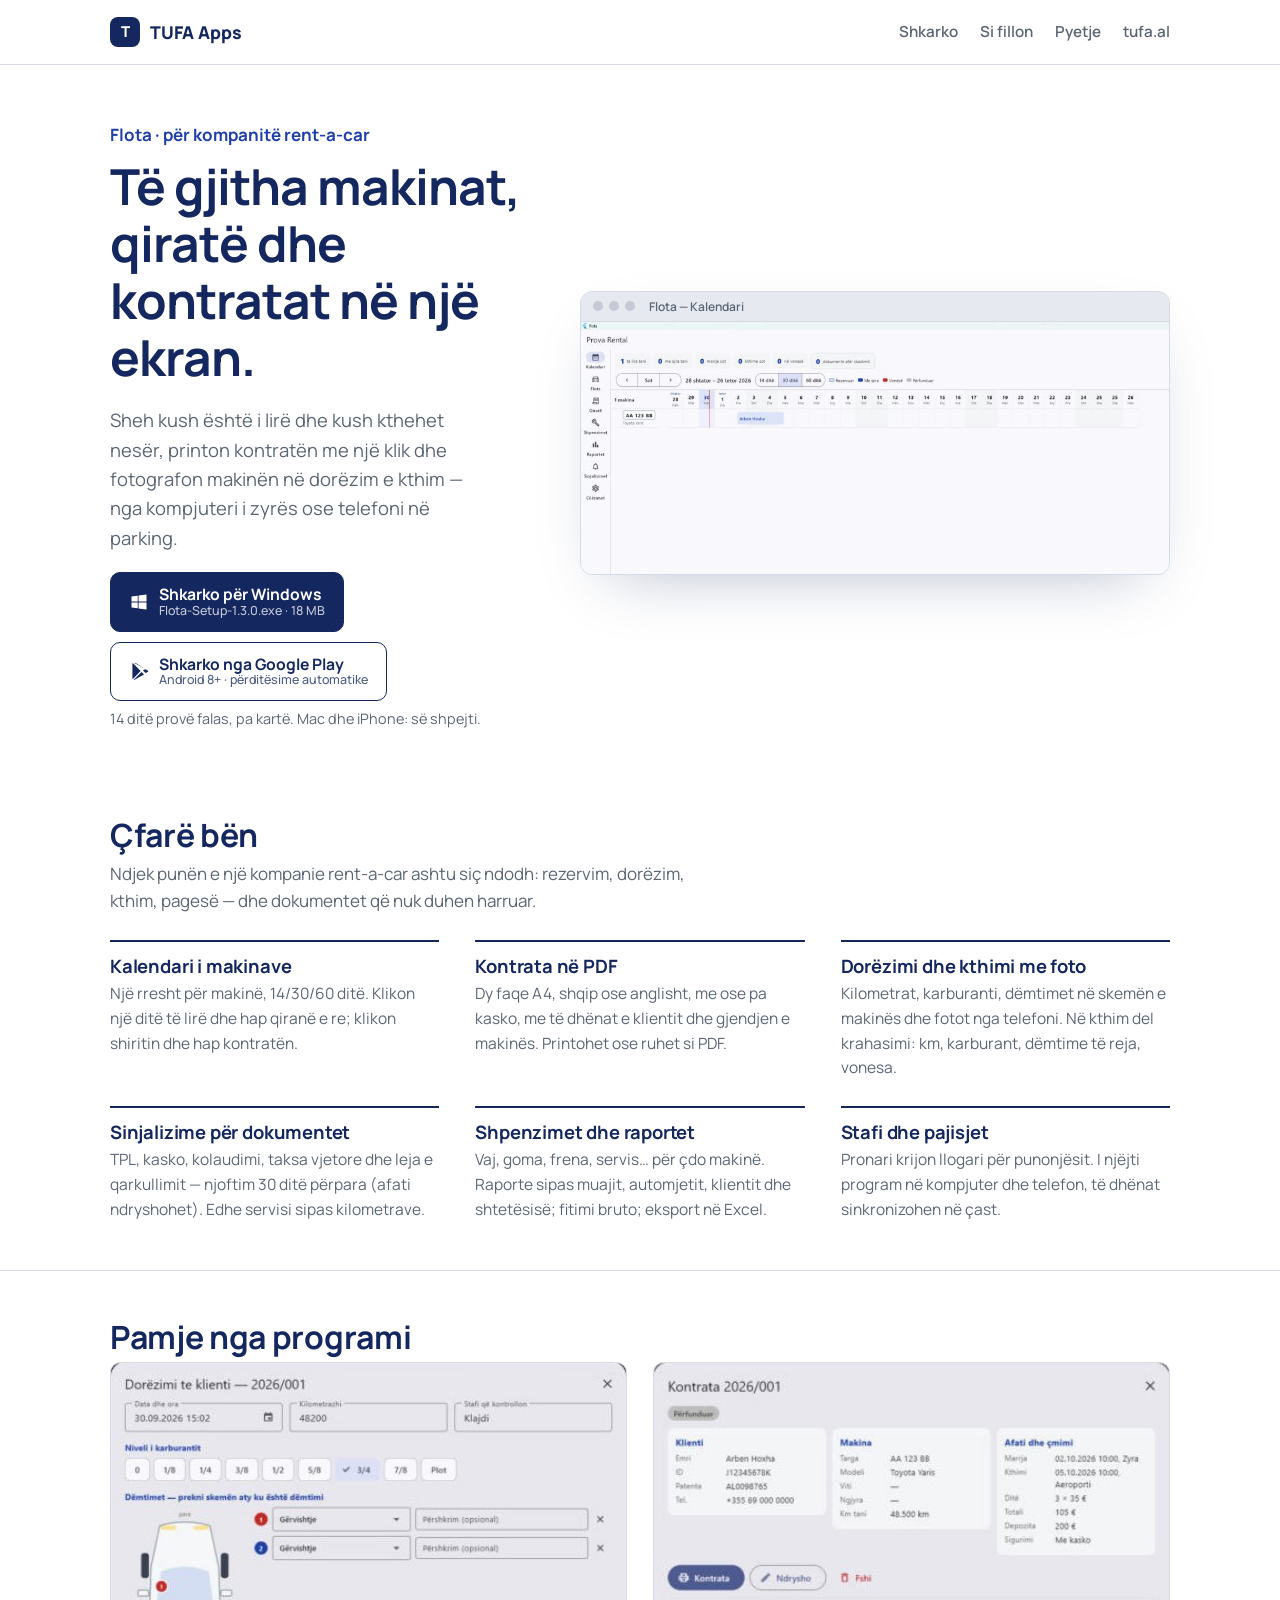
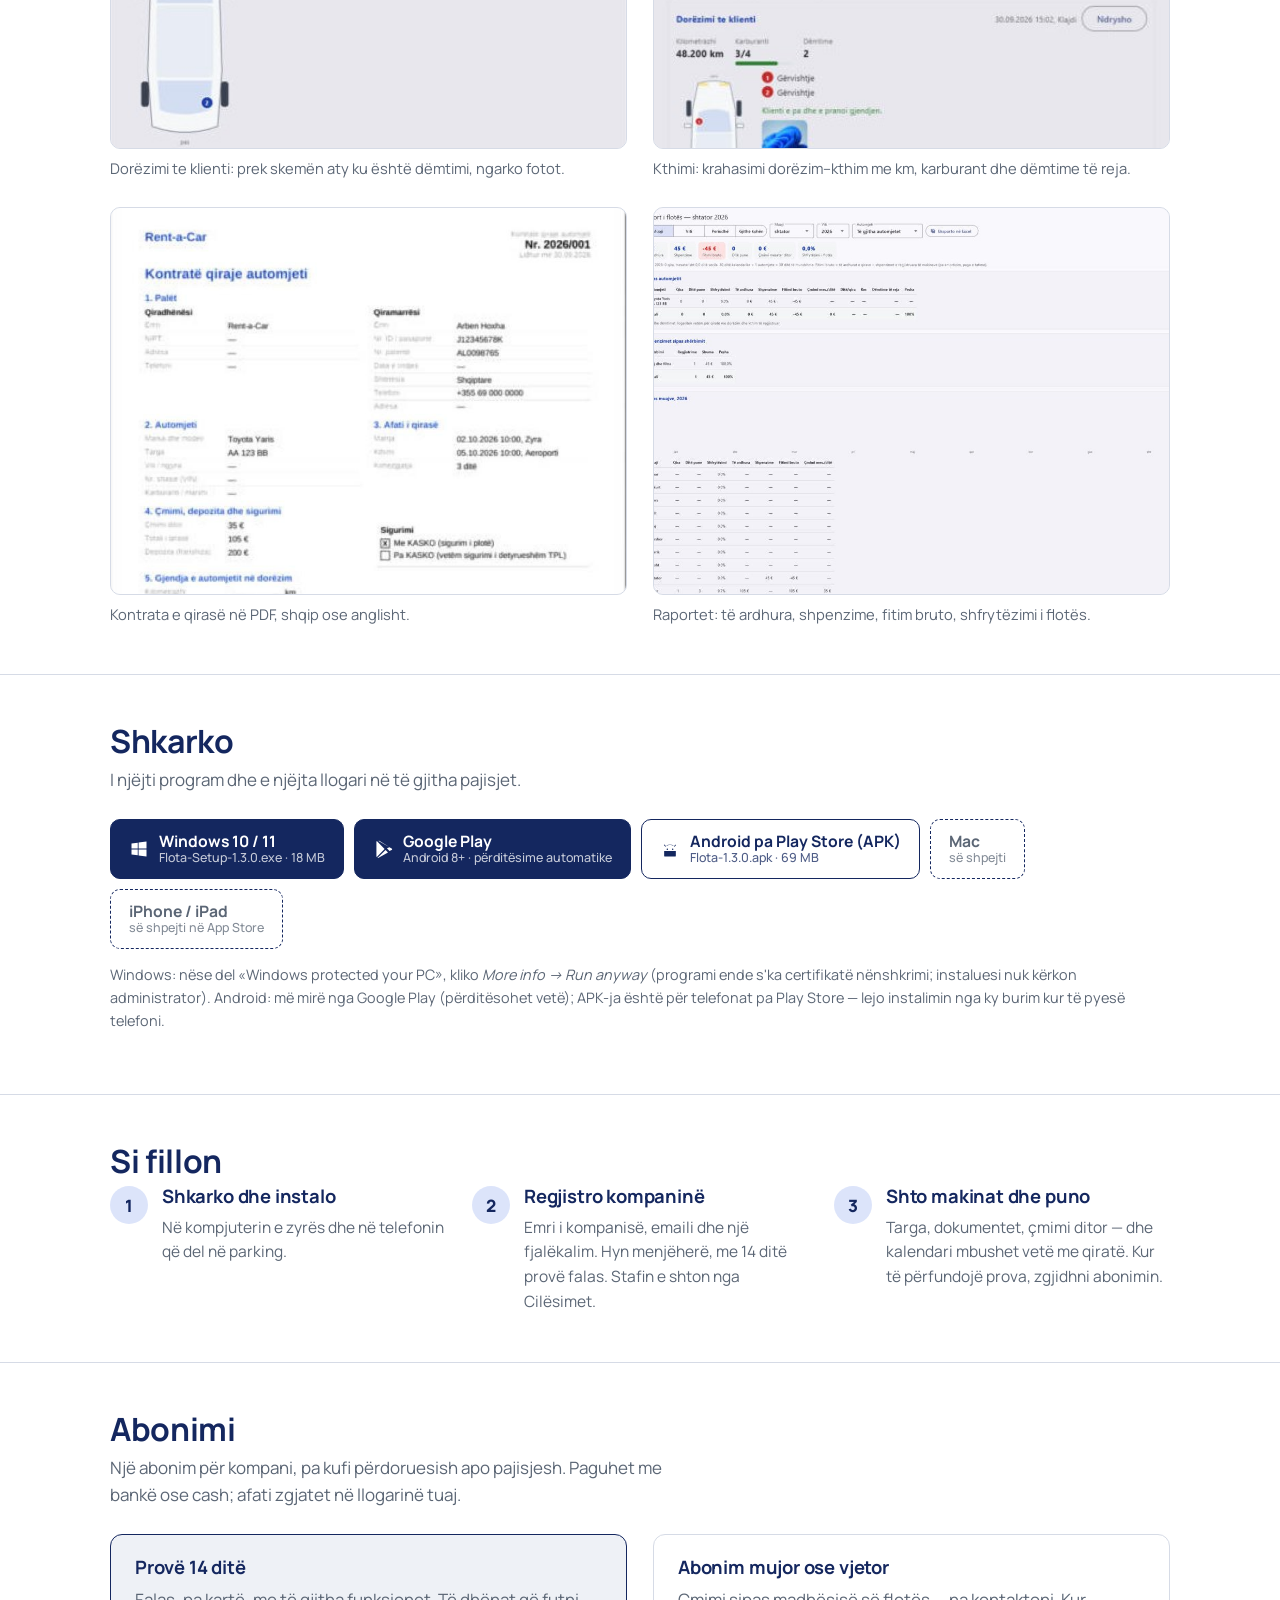
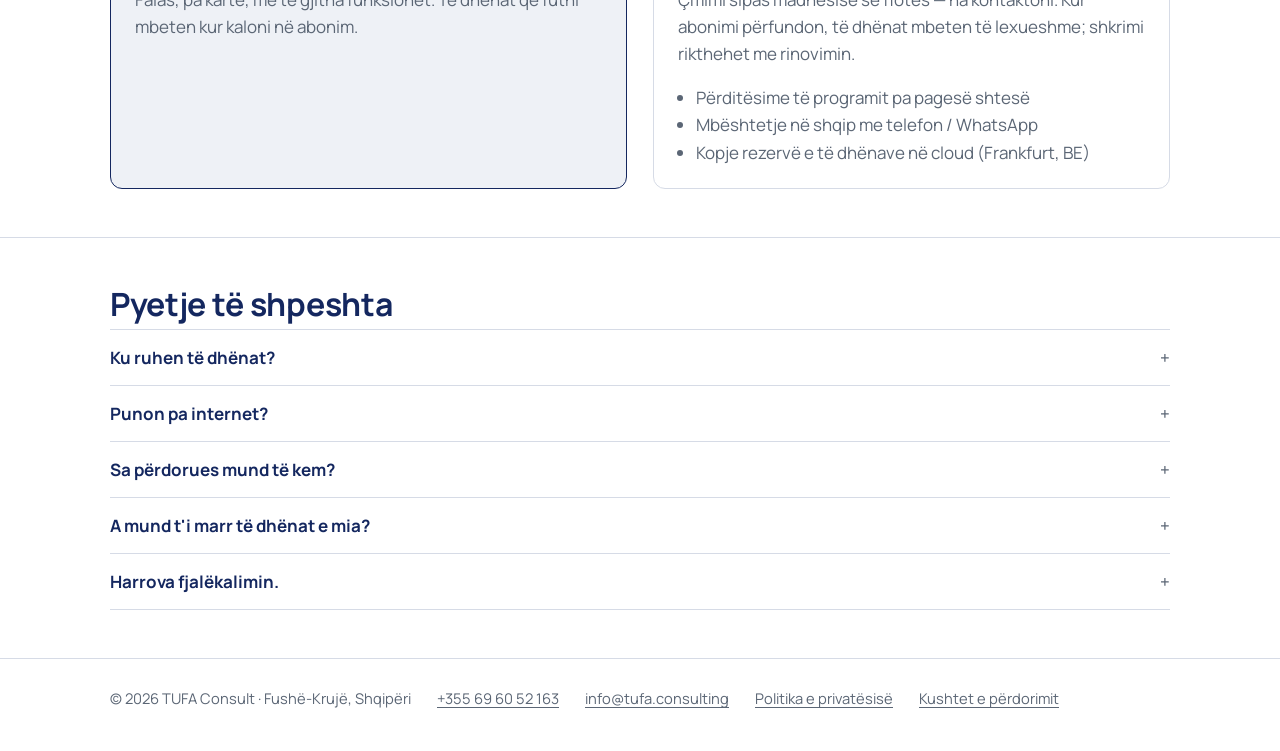
==== flota/index.html @ 2b451b3f "Flota: lidhja me Google Play (aplikacioni u publikua zyrtarisht) Co-Authored-By: Claude Opus 5.5 <no" ====
<!doctype html>
<html lang="sq">
<head>
  <meta charset="utf-8">
  <meta name="viewport" content="width=device-width, initial-scale=1">
  <title>Flota — programi për kompanitë rent-a-car</title>
  <meta name="description" content="Flota: kalendari i makinave, kontrata në PDF, dorëzim/kthim me foto, shpenzime, sinjalizime për dokumentet dhe raporte. Për Windows dhe Android, 14 ditë provë falas.">
  <link rel="preconnect" href="https://fonts.googleapis.com">
  <link rel="preconnect" href="https://fonts.gstatic.com" crossorigin>
  <link href="https://fonts.googleapis.com/css2?family=Manrope:wght@500;600;700;800&display=swap" rel="stylesheet">
  <link rel="stylesheet" href="../assets/site.css">
  <link rel="icon" href="../assets/favicon.svg" type="image/svg+xml">
</head>
<body>
  <header class="top">
    <div class="wrap">
      <a class="brand" href="../"><span class="mark">T</span> TUFA Apps</a>
      <nav>
        <a href="#shkarko">Shkarko</a>
        <a href="#si-fillon">Si fillon</a>
        <a href="#pyetje">Pyetje</a>
        <a href="https://tufa.al">tufa.al</a>
      </nav>
    </div>
  </header>

  <section class="hero">
    <div class="wrap">
      <div>
        <div class="sub">Flota · për kompanitë rent-a-car</div>
        <h1>Të gjitha makinat, qiratë dhe kontratat në një ekran.</h1>
        <p class="lead">Sheh kush është i lirë dhe kush kthehet nesër, printon kontratën me një klik dhe fotografon makinën në dorëzim e kthim — nga kompjuteri i zyrës ose telefoni në parking.</p>
        <div class="platforms" id="hero-btns">
          <a class="btn primary" data-os="windows" href="../downloads/Flota-Setup-1.3.0.exe">
            <svg viewBox="0 0 24 24" fill="currentColor" aria-hidden="true"><path d="M3 5.5 10.5 4.4v7.1H3zm0 13 7.5 1.1v-7H3zm8.5 1.3L21 21v-8.4h-9.5zm0-15.6v7.3H21V3z"/></svg>
            <span class="t">Shkarko për Windows<small>Flota-Setup-1.3.0.exe · 18 MB</small></span>
          </a>
          <a class="btn" data-os="android" href="https://play.google.com/store/apps/details?id=consulting.tufa.flota" target="_blank" rel="noopener">
            <svg viewBox="0 0 24 24" fill="currentColor" aria-hidden="true"><path d="M4.6 2.3c-.3.3-.5.8-.5 1.4v16.6c0 .6.2 1.1.5 1.4l9.3-9.7zm10.5 10.9 2.9 3-11.3 6.4c-.5.3-1 .3-1.4.1zm3.9-3.8L15.6 7.4 6.6 2.3c.4-.2.9-.2 1.4.1zm.8.5 2.5 1.4c.9.5.9 1.3 0 1.8l-2.5 1.4-3.1-3.3z"/></svg>
            <span class="t">Shkarko nga Google Play<small>Android 8+ · përditësime automatike</small></span>
          </a>
        </div>
        <p class="note">14 ditë provë falas, pa kartë. Mac dhe iPhone: së shpejti.</p>
      </div>
      <div class="window">
        <div class="bar"><i></i><i></i><i></i><span>Flota — Kalendari</span></div>
        <img src="../assets/img/flota-kalendari.jpg" width="980" height="420" alt="Kalendari i flotës: një rresht për çdo makinë, ditët në kolona, qiratë si shirita me emrin e klientit">
      </div>
    </div>
  </section>

  <section class="block" id="veçoritë">
    <div class="wrap">
      <h2>Çfarë bën</h2>
      <p class="intro">Ndjek punën e një kompanie rent-a-car ashtu siç ndodh: rezervim, dorëzim, kthim, pagesë — dhe dokumentet që nuk duhen harruar.</p>
      <div class="features">
        <div><h3>Kalendari i makinave</h3><p>Një rresht për makinë, 14/30/60 ditë. Klikon një ditë të lirë dhe hap qiranë e re; klikon shiritin dhe hap kontratën.</p></div>
        <div><h3>Kontrata në PDF</h3><p>Dy faqe A4, shqip ose anglisht, me ose pa kasko, me të dhënat e klientit dhe gjendjen e makinës. Printohet ose ruhet si PDF.</p></div>
        <div><h3>Dorëzimi dhe kthimi me foto</h3><p>Kilometrat, karburanti, dëmtimet në skemën e makinës dhe fotot nga telefoni. Në kthim del krahasimi: km, karburant, dëmtime të reja, vonesa.</p></div>
        <div><h3>Sinjalizime për dokumentet</h3><p>TPL, kasko, kolaudimi, taksa vjetore dhe leja e qarkullimit — njoftim 30 ditë përpara (afati ndryshohet). Edhe servisi sipas kilometrave.</p></div>
        <div><h3>Shpenzimet dhe raportet</h3><p>Vaj, goma, frena, servis… për çdo makinë. Raporte sipas muajit, automjetit, klientit dhe shtetësisë; fitimi bruto; eksport në Excel.</p></div>
        <div><h3>Stafi dhe pajisjet</h3><p>Pronari krijon llogari për punonjësit. I njëjti program në kompjuter dhe telefon, të dhënat sinkronizohen në çast.</p></div>
      </div>
    </div>
  </section>

  <section class="block">
    <div class="wrap">
      <h2>Pamje nga programi</h2>
      <div class="gallery">
        <figure><img src="../assets/img/flota-dorezimi.jpg" width="488" height="572" alt="Formulari i dorëzimit: kilometrat, karburanti, skema e makinës me dëmtimet dhe fotot" loading="lazy"><figcaption>Dorëzimi te klienti: prek skemën aty ku është dëmtimi, ngarko fotot.</figcaption></figure>
        <figure><img src="../assets/img/flota-kontrata-dhe-kthimi.jpg" width="464" height="714" alt="Kartela e qirasë me dorëzimin, kthimin dhe krahasimin" loading="lazy"><figcaption>Kthimi: krahasimi dorëzim–kthim me km, karburant dhe dëmtime të reja.</figcaption></figure>
        <figure><img src="../assets/img/flota-kontrata.jpg" width="761" height="756" alt="Kontrata e qirasë në PDF" loading="lazy"><figcaption>Kontrata e qirasë në PDF, shqip ose anglisht.</figcaption></figure>
        <figure><img src="../assets/img/flota-raportet.jpg" width="1062" height="745" alt="Raportet: të ardhura, shpenzime, fitimi bruto, sipas muajve" loading="lazy"><figcaption>Raportet: të ardhura, shpenzime, fitim bruto, shfrytëzimi i flotës.</figcaption></figure>
      </div>
    </div>
  </section>

  <section class="block" id="shkarko">
    <div class="wrap">
      <h2>Shkarko</h2>
      <p class="intro">I njëjti program dhe e njëjta llogari në të gjitha pajisjet.</p>
      <div class="platforms">
        <a class="btn primary" data-os="windows" href="../downloads/Flota-Setup-1.3.0.exe">
          <svg viewBox="0 0 24 24" fill="currentColor" aria-hidden="true"><path d="M3 5.5 10.5 4.4v7.1H3zm0 13 7.5 1.1v-7H3zm8.5 1.3L21 21v-8.4h-9.5zm0-15.6v7.3H21V3z"/></svg>
          <span class="t">Windows 10 / 11<small>Flota-Setup-1.3.0.exe · 18 MB</small></span>
        </a>
        <a class="btn primary" data-os="android" href="https://play.google.com/store/apps/details?id=consulting.tufa.flota" target="_blank" rel="noopener">
          <svg viewBox="0 0 24 24" fill="currentColor" aria-hidden="true"><path d="M4.6 2.3c-.3.3-.5.8-.5 1.4v16.6c0 .6.2 1.1.5 1.4l9.3-9.7zm10.5 10.9 2.9 3-11.3 6.4c-.5.3-1 .3-1.4.1zm3.9-3.8L15.6 7.4 6.6 2.3c.4-.2.9-.2 1.4.1zm.8.5 2.5 1.4c.9.5.9 1.3 0 1.8l-2.5 1.4-3.1-3.3z"/></svg>
          <span class="t">Google Play<small>Android 8+ · përditësime automatike</small></span>
        </a>
        <a class="btn" href="../downloads/Flota-1.3.0.apk">
          <svg viewBox="0 0 24 24" fill="currentColor" aria-hidden="true"><path d="M17.5 9.4a7 7 0 0 0-11 0L4.9 7.6a.5.5 0 1 1 .7-.7l1.6 1.7a7.9 7.9 0 0 1 9.6 0l1.6-1.7a.5.5 0 0 1 .7.7zM8.8 11.4a.9.9 0 1 1 0 1.8.9.9 0 0 1 0-1.8zm6.4 0a.9.9 0 1 1 0 1.8.9.9 0 0 1 0-1.8zM5 14.5h14V20a1 1 0 0 1-1 1H6a1 1 0 0 1-1-1z"/></svg>
          <span class="t">Android pa Play Store (APK)<small>Flota-1.3.0.apk · 69 MB</small></span>
        </a>
        <span class="btn soon" data-os="mac"><span class="t">Mac<small>së shpejti</small></span></span>
        <span class="btn soon" data-os="ios"><span class="t">iPhone / iPad<small>së shpejti në App Store</small></span></span>
      </div>
      <p class="note" style="margin-top:14px;">Windows: nëse del «Windows protected your PC», kliko <em>More info → Run anyway</em> (programi ende s'ka certifikatë nënshkrimi; instaluesi nuk kërkon administrator). Android: më mirë nga Google Play (përditësohet vetë); APK-ja është për telefonat pa Play Store — lejo instalimin nga ky burim kur të pyesë telefoni.</p>
    </div>
  </section>

  <section class="block" id="si-fillon">
    <div class="wrap">
      <h2>Si fillon</h2>
      <div class="steps">
        <div><h3>Shkarko dhe instalo</h3><p>Në kompjuterin e zyrës dhe në telefonin që del në parking.</p></div>
        <div><h3>Regjistro kompaninë</h3><p>Emri i kompanisë, emaili dhe një fjalëkalim. Hyn menjëherë, me 14 ditë provë falas. Stafin e shton nga Cilësimet.</p></div>
        <div><h3>Shto makinat dhe puno</h3><p>Targa, dokumentet, çmimi ditor — dhe kalendari mbushet vetë me qiratë. Kur të përfundojë prova, zgjidhni abonimin.</p></div>
      </div>
    </div>
  </section>

  <section class="block" id="abonimi">
    <div class="wrap">
      <h2>Abonimi</h2>
      <p class="intro">Një abonim për kompani, pa kufi përdoruesish apo pajisjesh. Paguhet me bankë ose cash; afati zgjatet në llogarinë tuaj.</p>
      <div class="price">
        <div class="hi">
          <h3>Provë 14 ditë</h3>
          <p class="muted">Falas, pa kartë, me të gjitha funksionet. Të dhënat që futni mbeten kur kaloni në abonim.</p>
        </div>
        <div>
          <h3>Abonim mujor ose vjetor</h3>
          <p class="muted">Çmimi sipas madhësisë së flotës — na kontaktoni. Kur abonimi përfundon, të dhënat mbeten të lexueshme; shkrimi rikthehet me rinovimin.</p>
          <ul>
            <li>Përditësime të programit pa pagesë shtesë</li>
            <li>Mbështetje në shqip me telefon / WhatsApp</li>
            <li>Kopje rezervë e të dhënave në cloud (Frankfurt, BE)</li>
          </ul>
        </div>
      </div>
    </div>
  </section>

  <section class="block" id="pyetje">
    <div class="wrap">
      <h2>Pyetje të shpeshta</h2>
      <details><summary>Ku ruhen të dhënat?</summary><p>Në një bazë të dhënash në cloud (Supabase, serverë në Frankfurt, BE), të ndara për çdo kompani: asnjë kompani nuk sheh të dhënat e tjetrës. Fotot ruhen private dhe hapen vetëm nga llogaritë e kompanisë suaj.</p></details>
      <details><summary>Punon pa internet?</summary><p>Programit i duhet internet për të lexuar dhe ruajtur të dhënat, që kompjuteri dhe telefoni të shohin të njëjtën gjë në çast. Në parking mjafton interneti i telefonit.</p></details>
      <details><summary>Sa përdorues mund të kem?</summary><p>Pa kufi. Pronari krijon llogari për çdo punonjës nga Cilësimet → Stafi dhe mund t'i pezullojë kur ikin nga puna.</p></details>
      <details><summary>A mund t'i marr të dhënat e mia?</summary><p>Po: raportet eksportohen në Excel, kontratat në PDF, dhe me kërkesë ju japim gjithë bazën tuaj të të dhënave. Të dhënat janë tuajat.</p></details>
      <details><summary>Harrova fjalëkalimin.</summary><p>Në ekranin e hyrjes kliko «Harrova fjalëkalimin» dhe ndiq linkun në email, ose na telefono dhe e vendosim ne një fjalëkalim të ri për llogarinë tënde.</p></details>
    </div>
  </section>

  <footer>
    <div class="wrap">
      <span>© <span id="viti"></span> TUFA Consult · Fushë-Krujë, Shqipëri</span>
      <a href="tel:+355696052163">+355 69 60 52 163</a>
      <a href="mailto:info@tufa.consulting">info@tufa.consulting</a>
      <a href="privatesia.html">Politika e privatësisë</a>
      <a href="kushtet.html">Kushtet e përdorimit</a>
    </div>
  </footer>
  <script>
    document.getElementById('viti').textContent = new Date().getFullYear();
    // Thekson butonin e sistemit nga i cili po shikohet faqja.
    (function () {
      var ua = navigator.userAgent, os = /Android/i.test(ua) ? 'android' : /iPhone|iPad|iPod/i.test(ua) ? 'ios' : /Macintosh/i.test(ua) ? 'mac' : /Windows/i.test(ua) ? 'windows' : '';
      if (!os) return;
      document.querySelectorAll('[data-os="' + os + '"]').forEach(function (b) { b.classList.add('me'); });
    })();
  </script>
</body>
</html>
---- assets/site.css ----
/* TUFA Apps — stili i përbashkët i faqeve të aplikacioneve */
:root {
  --ink: #14275f;
  --blue: #1e3fa8;
  --blue-soft: #dce4fa;
  --stone: #eef1f6;
  --line: #d6dbe6;
  --paper: #ffffff;
  --text: #1b1f27;
  --muted: #5b6675;
  --green: #1e7a46;
  --green-soft: #ddf3e4;
  --amber: #9a6400;
  --amber-soft: #fff1cc;
  --radius: 10px;
  --max: 1100px;
}
* { box-sizing: border-box; }
html { scroll-behavior: smooth; }
@media (prefers-reduced-motion: reduce) { html { scroll-behavior: auto; } }
body {
  margin: 0;
  font-family: "Manrope", system-ui, -apple-system, "Segoe UI", Roboto, sans-serif;
  font-size: 17px;
  line-height: 1.6;
  color: var(--text);
  background: var(--paper);
  -webkit-font-smoothing: antialiased;
}
a { color: var(--blue); text-underline-offset: 3px; }
a:focus-visible, button:focus-visible { outline: 3px solid #ffb400; outline-offset: 2px; }
img { max-width: 100%; height: auto; display: block; }
h1, h2, h3 { font-weight: 700; line-height: 1.15; letter-spacing: -0.01em; margin: 0 0 0.4em; color: var(--ink); }
h1 { font-size: clamp(2rem, 4.5vw, 3.1rem); letter-spacing: -0.02em; }
h2 { font-size: clamp(1.5rem, 3vw, 2rem); }
h3 { font-size: 1.15rem; }
p { margin: 0 0 1em; }
.muted { color: var(--muted); }
.wrap { max-width: var(--max); margin: 0 auto; padding: 0 20px; }

/* koka */
.top { border-bottom: 1px solid var(--line); background: var(--paper); position: sticky; top: 0; z-index: 10; }
.top .wrap { display: flex; align-items: center; gap: 18px; height: 64px; }
.brand { display: flex; align-items: center; gap: 10px; text-decoration: none; color: var(--ink); font-weight: 800; font-size: 1.1rem; letter-spacing: -0.01em; }
.brand .mark { width: 30px; height: 30px; border-radius: 8px; background: var(--ink); color: #fff; display: grid; place-items: center; font-size: 15px; font-weight: 800; }
.top nav { margin-left: auto; display: flex; gap: 22px; }
.top nav a { text-decoration: none; color: var(--muted); font-weight: 600; font-size: 0.95rem; }
.top nav a:hover, .top nav a[aria-current] { color: var(--ink); }

/* hero */
.hero { padding: 56px 0 24px; }
.hero .wrap { display: grid; grid-template-columns: 5fr 7fr; gap: 48px; align-items: center; }
.hero p.lead { font-size: 1.15rem; color: var(--muted); max-width: 34ch; }
.hero .sub { font-weight: 700; color: var(--blue); margin-bottom: 10px; }
@media (max-width: 860px) { .hero .wrap { grid-template-columns: 1fr; gap: 28px; } .hero { padding-top: 32px; } }

/* dritarja e aplikacionit (korniza rreth pamjeve) */
.window { border: 1px solid var(--line); border-radius: 12px; overflow: hidden; background: var(--stone); box-shadow: 0 24px 60px -30px rgba(20, 39, 95, 0.35); }
.window .bar { height: 30px; display: flex; align-items: center; gap: 6px; padding: 0 12px; background: #e6e9f0; border-bottom: 1px solid var(--line); }
.window .bar i { width: 10px; height: 10px; border-radius: 50%; background: #c5cad6; }
.window .bar span { margin-left: 8px; font-size: 12px; color: var(--muted); font-weight: 600; }

/* butonat */
.btn { display: inline-flex; align-items: center; gap: 10px; padding: 12px 18px; border-radius: var(--radius); font-weight: 700; text-decoration: none; border: 1.5px solid var(--ink); color: var(--ink); background: var(--paper); font-size: 0.98rem; line-height: 1.2; }
.btn svg { width: 20px; height: 20px; flex: none; }
.btn.primary { background: var(--ink); color: #fff; }
.btn.primary:hover { background: var(--blue); border-color: var(--blue); }
.btn:hover { border-color: var(--blue); color: var(--blue); }
.btn.primary:hover { color: #fff; }
.btn small { display: block; font-weight: 500; font-size: 0.78rem; opacity: 0.75; }
.btn.soon { border-style: dashed; color: var(--muted); cursor: default; }
.btn.soon:hover { border-color: var(--line); color: var(--muted); }
.btn .t { display: flex; flex-direction: column; text-align: left; }

/* platformat */
.platforms { display: flex; flex-wrap: wrap; gap: 10px; margin: 18px 0 6px; }
.platforms .btn.me { box-shadow: 0 0 0 3px var(--blue-soft); }
.note { font-size: 0.9rem; color: var(--muted); }

/* seksionet */
section.block { padding: 48px 0; }
section.block + section.block { border-top: 1px solid var(--line); }
.block h2 { margin-bottom: 6px; }
.block .intro { color: var(--muted); max-width: 60ch; margin-bottom: 26px; }
.features { display: grid; grid-template-columns: repeat(3, 1fr); gap: 26px 36px; }
.features div { padding-top: 14px; border-top: 2px solid var(--ink); }
.features h3 { margin-bottom: 4px; }
.features p { margin: 0; color: var(--muted); font-size: 0.97rem; }
@media (max-width: 860px) { .features { grid-template-columns: 1fr 1fr; } }
@media (max-width: 560px) { .features { grid-template-columns: 1fr; } }

/* galeria */
.gallery { display: grid; grid-template-columns: 1fr 1fr; gap: 26px; }
.gallery figure { margin: 0; }
.gallery img { width: 100%; aspect-ratio: 4 / 3; object-fit: cover; object-position: top; border: 1px solid var(--line); border-radius: 10px; background: var(--stone); }
.gallery figcaption { font-size: 0.92rem; color: var(--muted); margin-top: 8px; }
@media (max-width: 700px) { .gallery { grid-template-columns: 1fr; } }

/* hapat */
.steps { display: grid; grid-template-columns: repeat(3, 1fr); gap: 26px; counter-reset: hapi; }
.steps div { position: relative; padding-left: 52px; }
.steps div::before { counter-increment: hapi; content: counter(hapi); position: absolute; left: 0; top: 0; width: 38px; height: 38px; border-radius: 50%; background: var(--blue-soft); color: var(--ink); font-weight: 800; display: grid; place-items: center; }
.steps p { margin: 0; color: var(--muted); font-size: 0.97rem; }
@media (max-width: 700px) { .steps { grid-template-columns: 1fr; } }

/* katalogu */
.app { display: grid; grid-template-columns: 5fr 7fr; gap: 40px; align-items: center; padding: 44px 0; }
.app + .app { border-top: 1px solid var(--line); }
.app .status { display: inline-block; padding: 3px 10px; border-radius: 999px; font-size: 0.8rem; font-weight: 700; background: var(--green-soft); color: var(--green); margin-bottom: 10px; }
.app .status.soon { background: var(--amber-soft); color: var(--amber); }
.app p { color: var(--muted); }
.app .for { font-weight: 600; color: var(--text); }
@media (max-width: 860px) { .app { grid-template-columns: 1fr; gap: 22px; } }

/* FAQ */
details { border-top: 1px solid var(--line); padding: 14px 0; }
details:last-of-type { border-bottom: 1px solid var(--line); }
summary { cursor: pointer; font-weight: 700; color: var(--ink); list-style: none; display: flex; justify-content: space-between; gap: 16px; }
summary::-webkit-details-marker { display: none; }
summary::after { content: "+"; color: var(--muted); font-weight: 500; }
details[open] summary::after { content: "–"; }
details p { margin: 10px 0 0; color: var(--muted); max-width: 70ch; }

/* çmimi / abonimi */
.price { display: grid; grid-template-columns: 1fr 1fr; gap: 26px; }
.price > div { border: 1px solid var(--line); border-radius: 12px; padding: 22px 24px; }
.price > div.hi { border-color: var(--ink); background: var(--stone); }
.price ul { margin: 10px 0 0; padding-left: 18px; color: var(--muted); }
@media (max-width: 700px) { .price { grid-template-columns: 1fr; } }

/* fund */
footer { border-top: 1px solid var(--line); padding: 28px 0 40px; color: var(--muted); font-size: 0.92rem; }
footer .wrap { display: flex; flex-wrap: wrap; gap: 10px 26px; align-items: center; }
footer a { color: var(--muted); }

/* dokumente (privatësia, kushtet) */
.doc { max-width: 76ch; padding: 40px 20px 60px; margin: 0 auto; }
.doc h2 { font-size: 1.3rem; margin-top: 1.8em; }
.doc li { margin-bottom: 0.3em; }
.doc .meta { color: var(--muted); font-size: 0.92rem; }
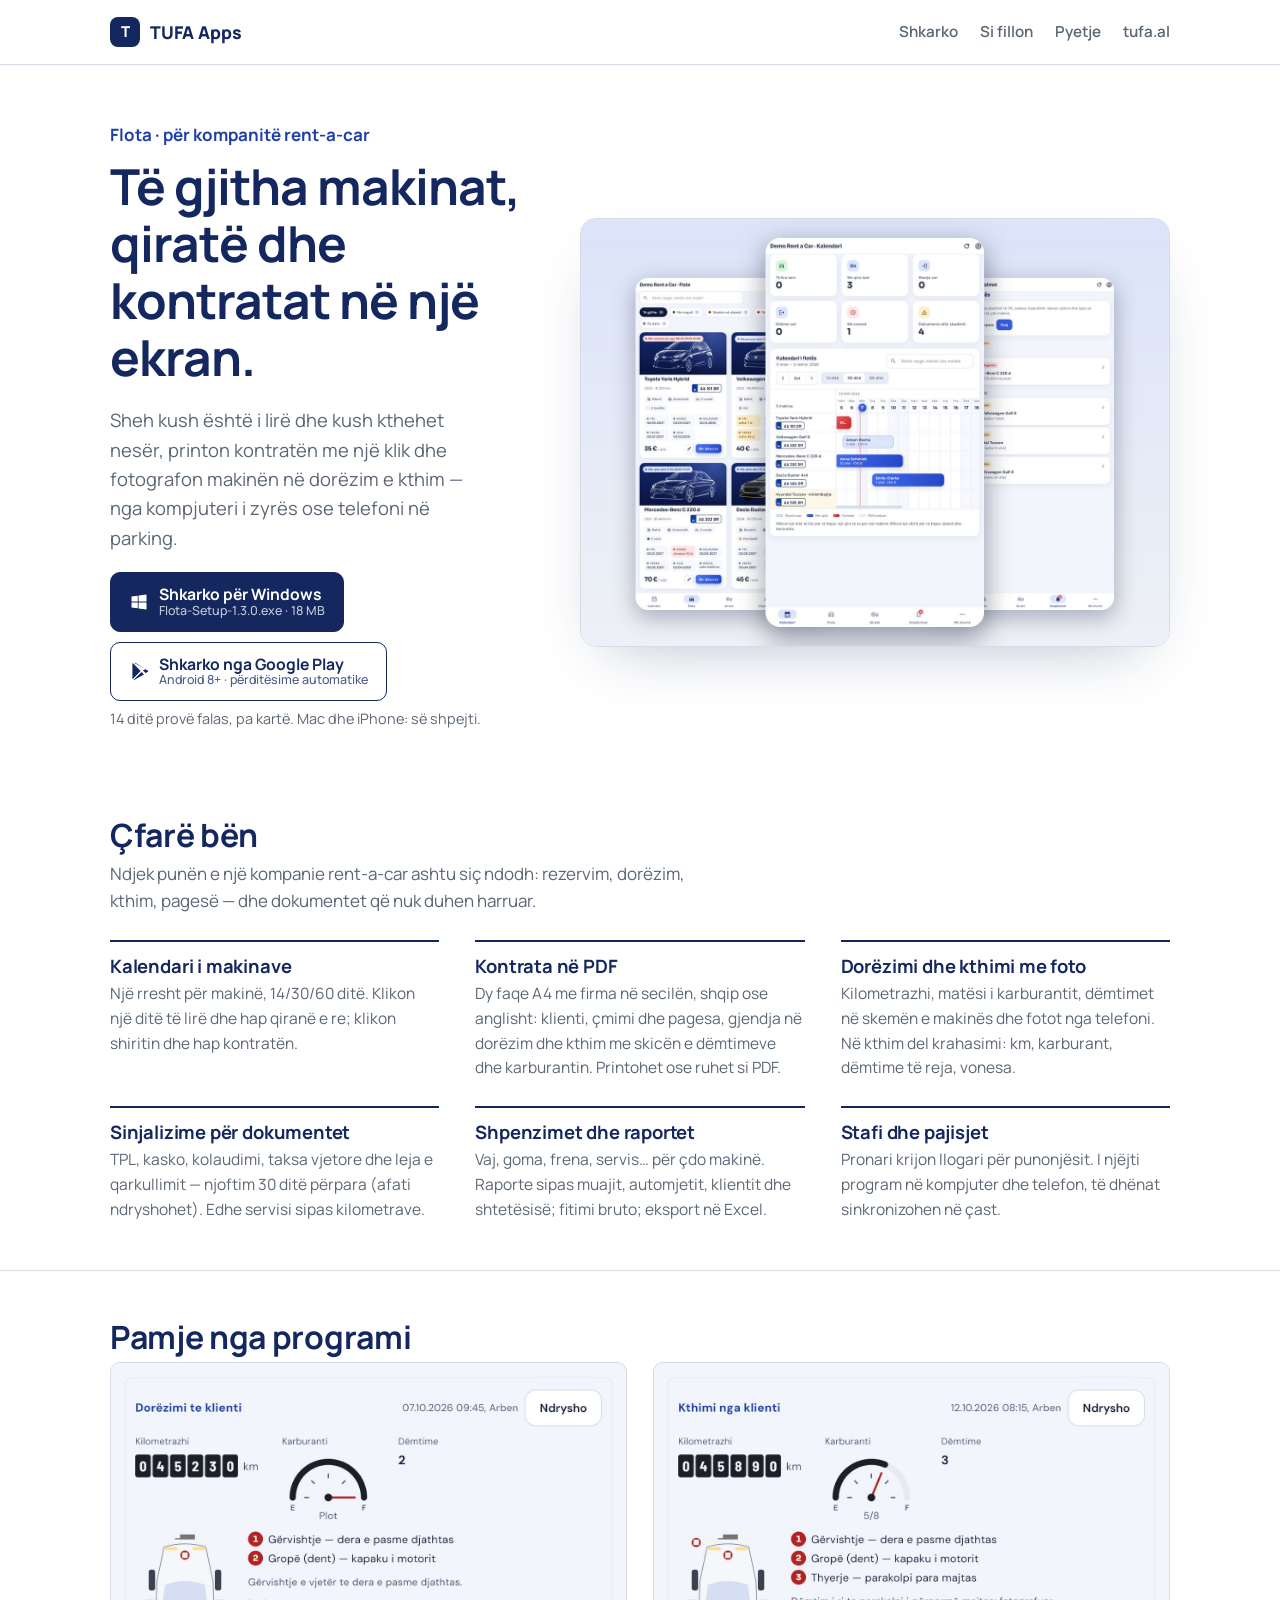
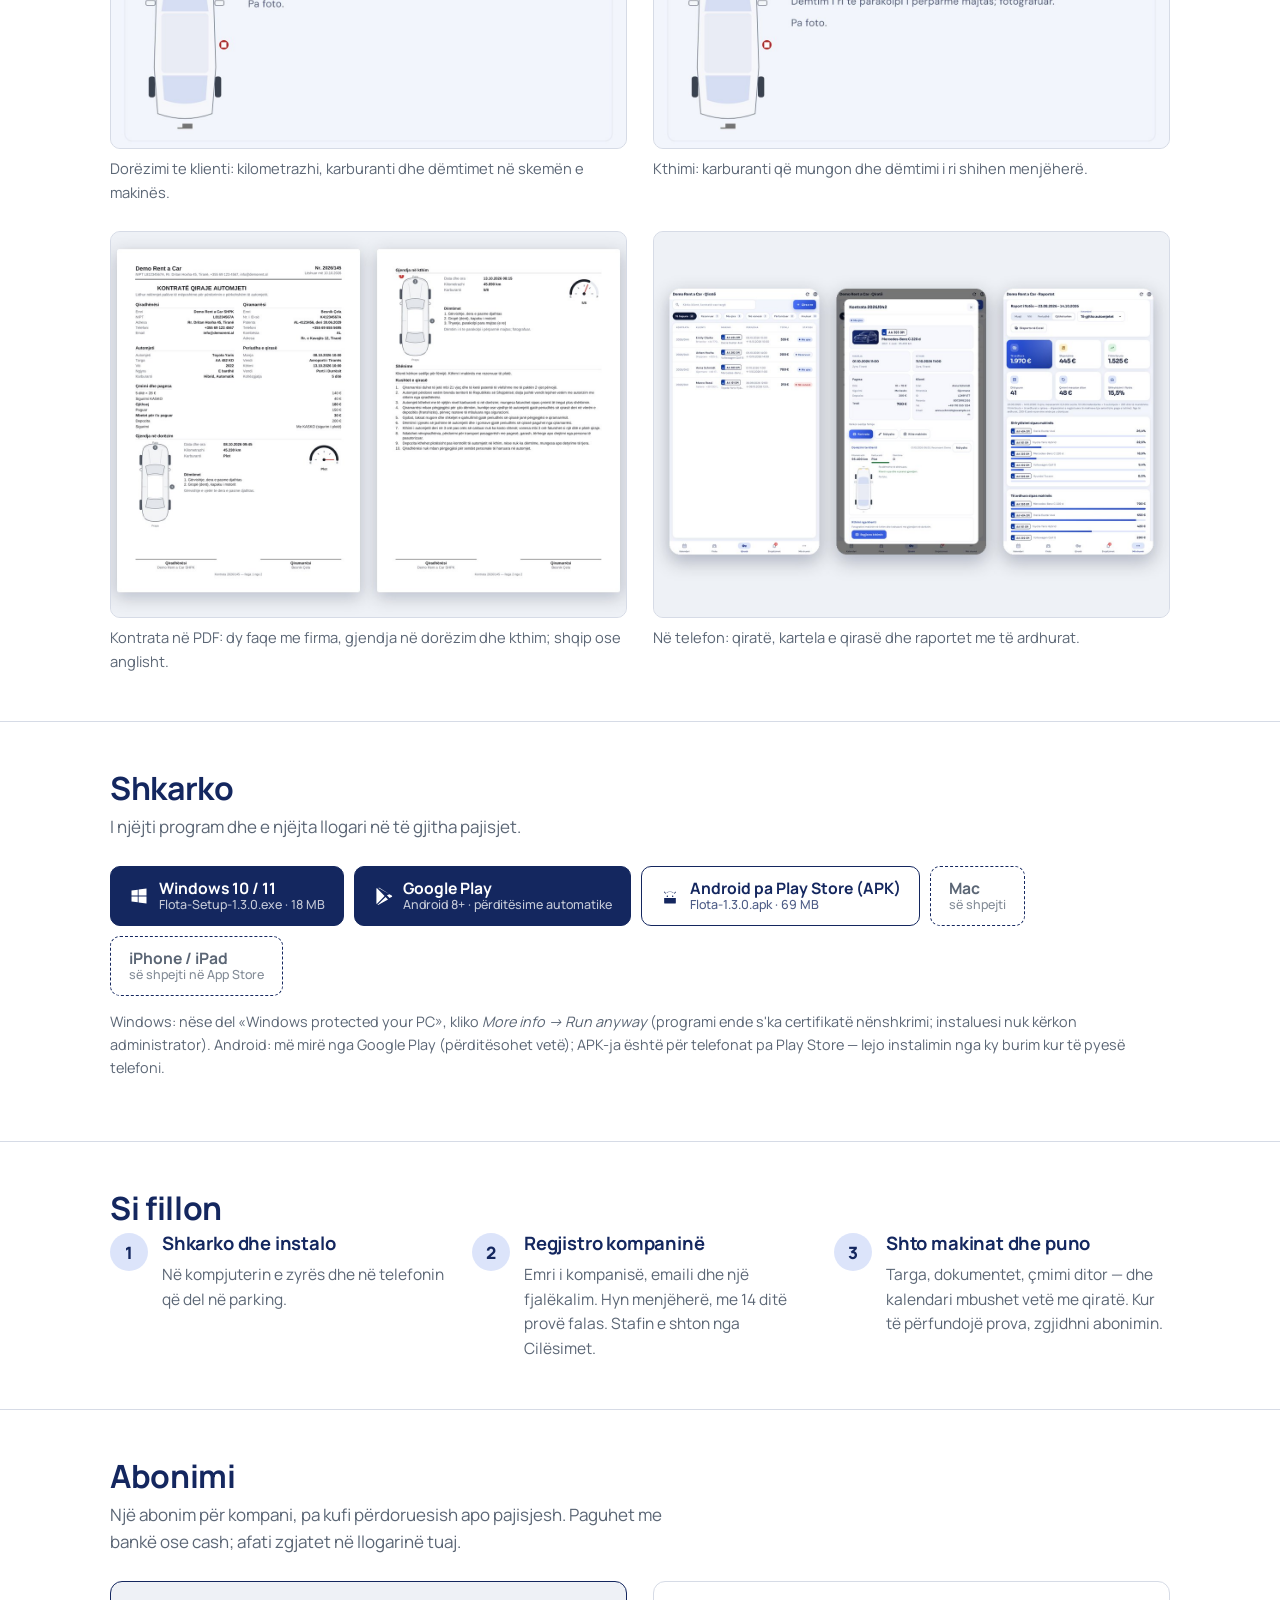
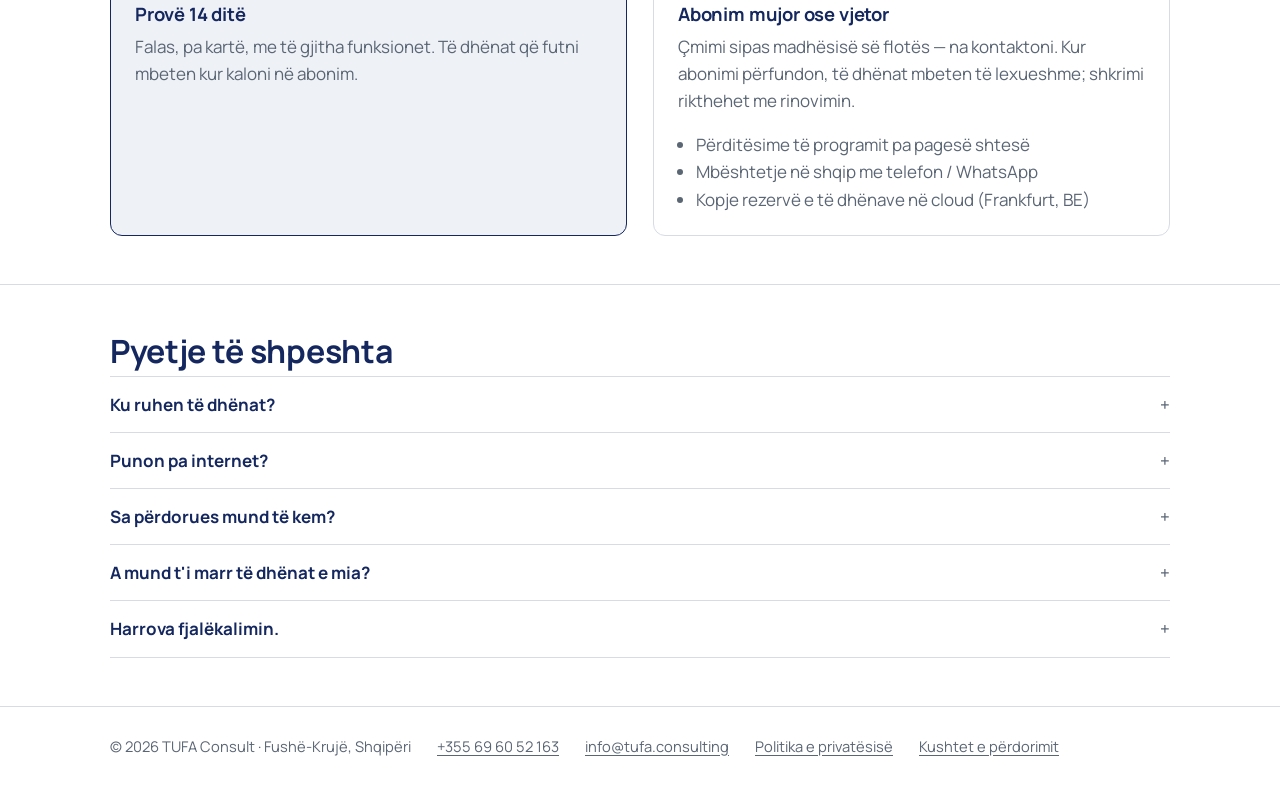
==== commit 09a8af58: "Flota: fotot e reja nga dizajni aktual — hero me telefonat, dorëzimi/kthimi me kilometrazhin dhe mat" ====
--- a/flota/index.html
+++ b/flota/index.html
@@ -42,9 +42,8 @@
         </div>
         <p class="note">14 ditë provë falas, pa kartë. Mac dhe iPhone: së shpejti.</p>
       </div>
-      <div class="window">
-        <div class="bar"><i></i><i></i><i></i><span>Flota — Kalendari</span></div>
-        <img src="../assets/img/flota-kalendari.jpg" width="980" height="420" alt="Kalendari i flotës: një rresht për çdo makinë, ditët në kolona, qiratë si shirita me emrin e klientit">
+      <div class="hero-shot">
+        <img src="../assets/img/flota-hero.jpg" width="1240" height="900" alt="Flota në telefon: kalendari i makinave në mes, flota me dokumentet dhe sinjalizimet anash">
       </div>
     </div>
   </section>
@@ -55,8 +54,8 @@
       <p class="intro">Ndjek punën e një kompanie rent-a-car ashtu siç ndodh: rezervim, dorëzim, kthim, pagesë — dhe dokumentet që nuk duhen harruar.</p>
       <div class="features">
         <div><h3>Kalendari i makinave</h3><p>Një rresht për makinë, 14/30/60 ditë. Klikon një ditë të lirë dhe hap qiranë e re; klikon shiritin dhe hap kontratën.</p></div>
-        <div><h3>Kontrata në PDF</h3><p>Dy faqe A4, shqip ose anglisht, me ose pa kasko, me të dhënat e klientit dhe gjendjen e makinës. Printohet ose ruhet si PDF.</p></div>
-        <div><h3>Dorëzimi dhe kthimi me foto</h3><p>Kilometrat, karburanti, dëmtimet në skemën e makinës dhe fotot nga telefoni. Në kthim del krahasimi: km, karburant, dëmtime të reja, vonesa.</p></div>
+        <div><h3>Kontrata në PDF</h3><p>Dy faqe A4 me firma në secilën, shqip ose anglisht: klienti, çmimi dhe pagesa, gjendja në dorëzim dhe kthim me skicën e dëmtimeve dhe karburantin. Printohet ose ruhet si PDF.</p></div>
+        <div><h3>Dorëzimi dhe kthimi me foto</h3><p>Kilometrazhi, matësi i karburantit, dëmtimet në skemën e makinës dhe fotot nga telefoni. Në kthim del krahasimi: km, karburant, dëmtime të reja, vonesa.</p></div>
         <div><h3>Sinjalizime për dokumentet</h3><p>TPL, kasko, kolaudimi, taksa vjetore dhe leja e qarkullimit — njoftim 30 ditë përpara (afati ndryshohet). Edhe servisi sipas kilometrave.</p></div>
         <div><h3>Shpenzimet dhe raportet</h3><p>Vaj, goma, frena, servis… për çdo makinë. Raporte sipas muajit, automjetit, klientit dhe shtetësisë; fitimi bruto; eksport në Excel.</p></div>
         <div><h3>Stafi dhe pajisjet</h3><p>Pronari krijon llogari për punonjësit. I njëjti program në kompjuter dhe telefon, të dhënat sinkronizohen në çast.</p></div>
@@ -68,10 +67,10 @@
     <div class="wrap">
       <h2>Pamje nga programi</h2>
       <div class="gallery">
-        <figure><img src="../assets/img/flota-dorezimi.jpg" width="488" height="572" alt="Formulari i dorëzimit: kilometrat, karburanti, skema e makinës me dëmtimet dhe fotot" loading="lazy"><figcaption>Dorëzimi te klienti: prek skemën aty ku është dëmtimi, ngarko fotot.</figcaption></figure>
-        <figure><img src="../assets/img/flota-kontrata-dhe-kthimi.jpg" width="464" height="714" alt="Kartela e qirasë me dorëzimin, kthimin dhe krahasimin" loading="lazy"><figcaption>Kthimi: krahasimi dorëzim–kthim me km, karburant dhe dëmtime të reja.</figcaption></figure>
-        <figure><img src="../assets/img/flota-kontrata.jpg" width="761" height="756" alt="Kontrata e qirasë në PDF" loading="lazy"><figcaption>Kontrata e qirasë në PDF, shqip ose anglisht.</figcaption></figure>
-        <figure><img src="../assets/img/flota-raportet.jpg" width="1062" height="745" alt="Raportet: të ardhura, shpenzime, fitimi bruto, sipas muajve" loading="lazy"><figcaption>Raportet: të ardhura, shpenzime, fitim bruto, shfrytëzimi i flotës.</figcaption></figure>
+        <figure><img src="../assets/img/flota-dorezimi.jpg" width="1200" height="900" alt="Kartela e dorëzimit: kilometrazhi si numërues, matësi i karburantit me gjilpërë, skema e makinës me dy dëmtime" loading="lazy"><figcaption>Dorëzimi te klienti: kilometrazhi, karburanti dhe dëmtimet në skemën e makinës.</figcaption></figure>
+        <figure><img src="../assets/img/flota-kthimi.jpg" width="1200" height="900" alt="Kartela e kthimit: karburanti 5/8 dhe një dëmtim i ri në skemë" loading="lazy"><figcaption>Kthimi: karburanti që mungon dhe dëmtimi i ri shihen menjëherë.</figcaption></figure>
+        <figure><img src="../assets/img/flota-kontrata.jpg" width="1200" height="900" alt="Kontrata e qirasë në PDF, dy faqe me firma" loading="lazy"><figcaption>Kontrata në PDF: dy faqe me firma, gjendja në dorëzim dhe kthim; shqip ose anglisht.</figcaption></figure>
+        <figure><img src="../assets/img/flota-telefoni.jpg" width="1200" height="900" alt="Në telefon: lista e qirave, kartela e qirasë dhe raportet" loading="lazy"><figcaption>Në telefon: qiratë, kartela e qirasë dhe raportet me të ardhurat.</figcaption></figure>
       </div>
     </div>
   </section>
--- a/assets/site.css
+++ b/assets/site.css
@@ -46,6 +46,7 @@
 .top nav { margin-left: auto; display: flex; gap: 22px; }
 .top nav a { text-decoration: none; color: var(--muted); font-weight: 600; font-size: 0.95rem; }
 .top nav a:hover, .top nav a[aria-current] { color: var(--ink); }
+@media (max-width: 480px) { .top nav { gap: 14px; } .top nav a { font-size: 0.88rem; } .top nav a[href="https://tufa.al"] { display: none; } }
 
 /* hero */
 .hero { padding: 56px 0 24px; }
@@ -59,6 +60,8 @@
 .window .bar { height: 30px; display: flex; align-items: center; gap: 6px; padding: 0 12px; background: #e6e9f0; border-bottom: 1px solid var(--line); }
 .window .bar i { width: 10px; height: 10px; border-radius: 50%; background: #c5cad6; }
 .window .bar span { margin-left: 8px; font-size: 12px; color: var(--muted); font-weight: 600; }
+.hero-shot { display: block; }
+.hero-shot img { display: block; width: 100%; height: auto; border-radius: 16px; border: 1px solid var(--line); box-shadow: 0 24px 60px -30px rgba(20, 39, 95, 0.35); }
 
 /* butonat */
 .btn { display: inline-flex; align-items: center; gap: 10px; padding: 12px 18px; border-radius: var(--radius); font-weight: 700; text-decoration: none; border: 1.5px solid var(--ink); color: var(--ink); background: var(--paper); font-size: 0.98rem; line-height: 1.2; }
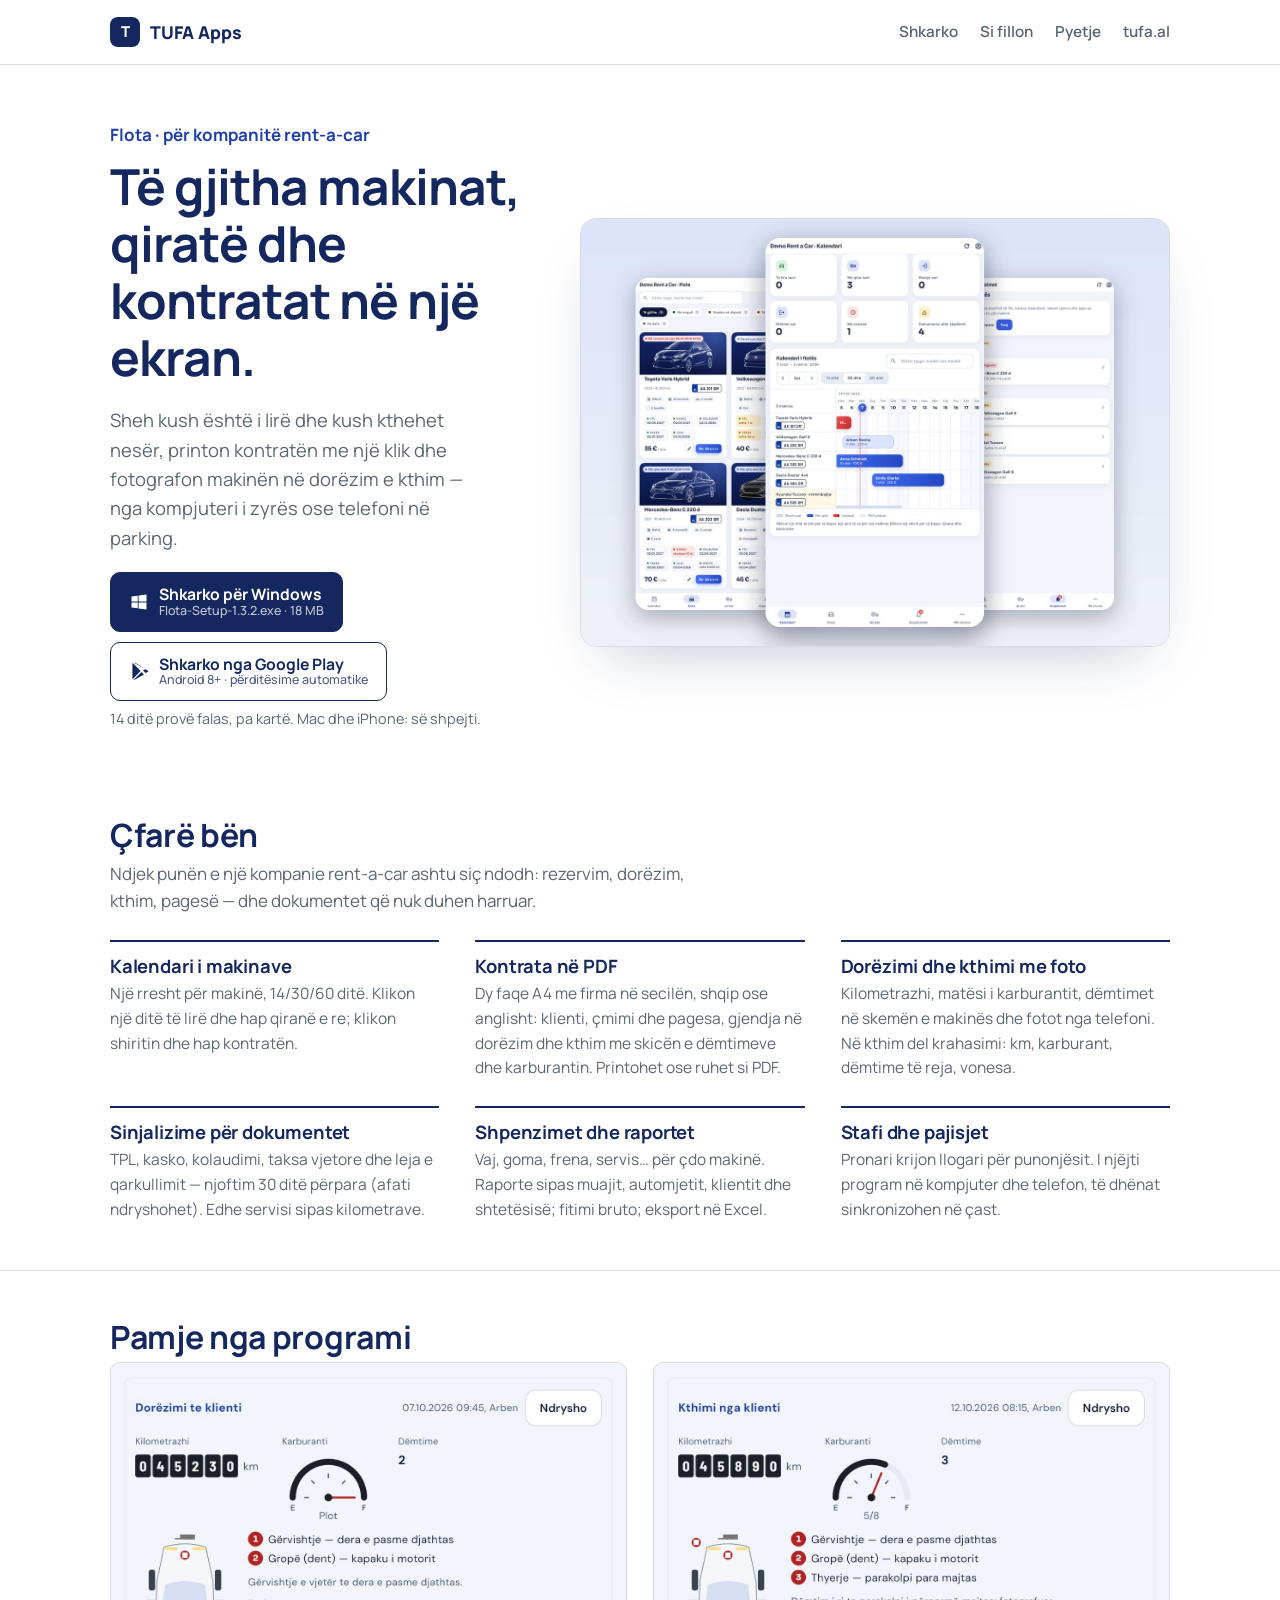
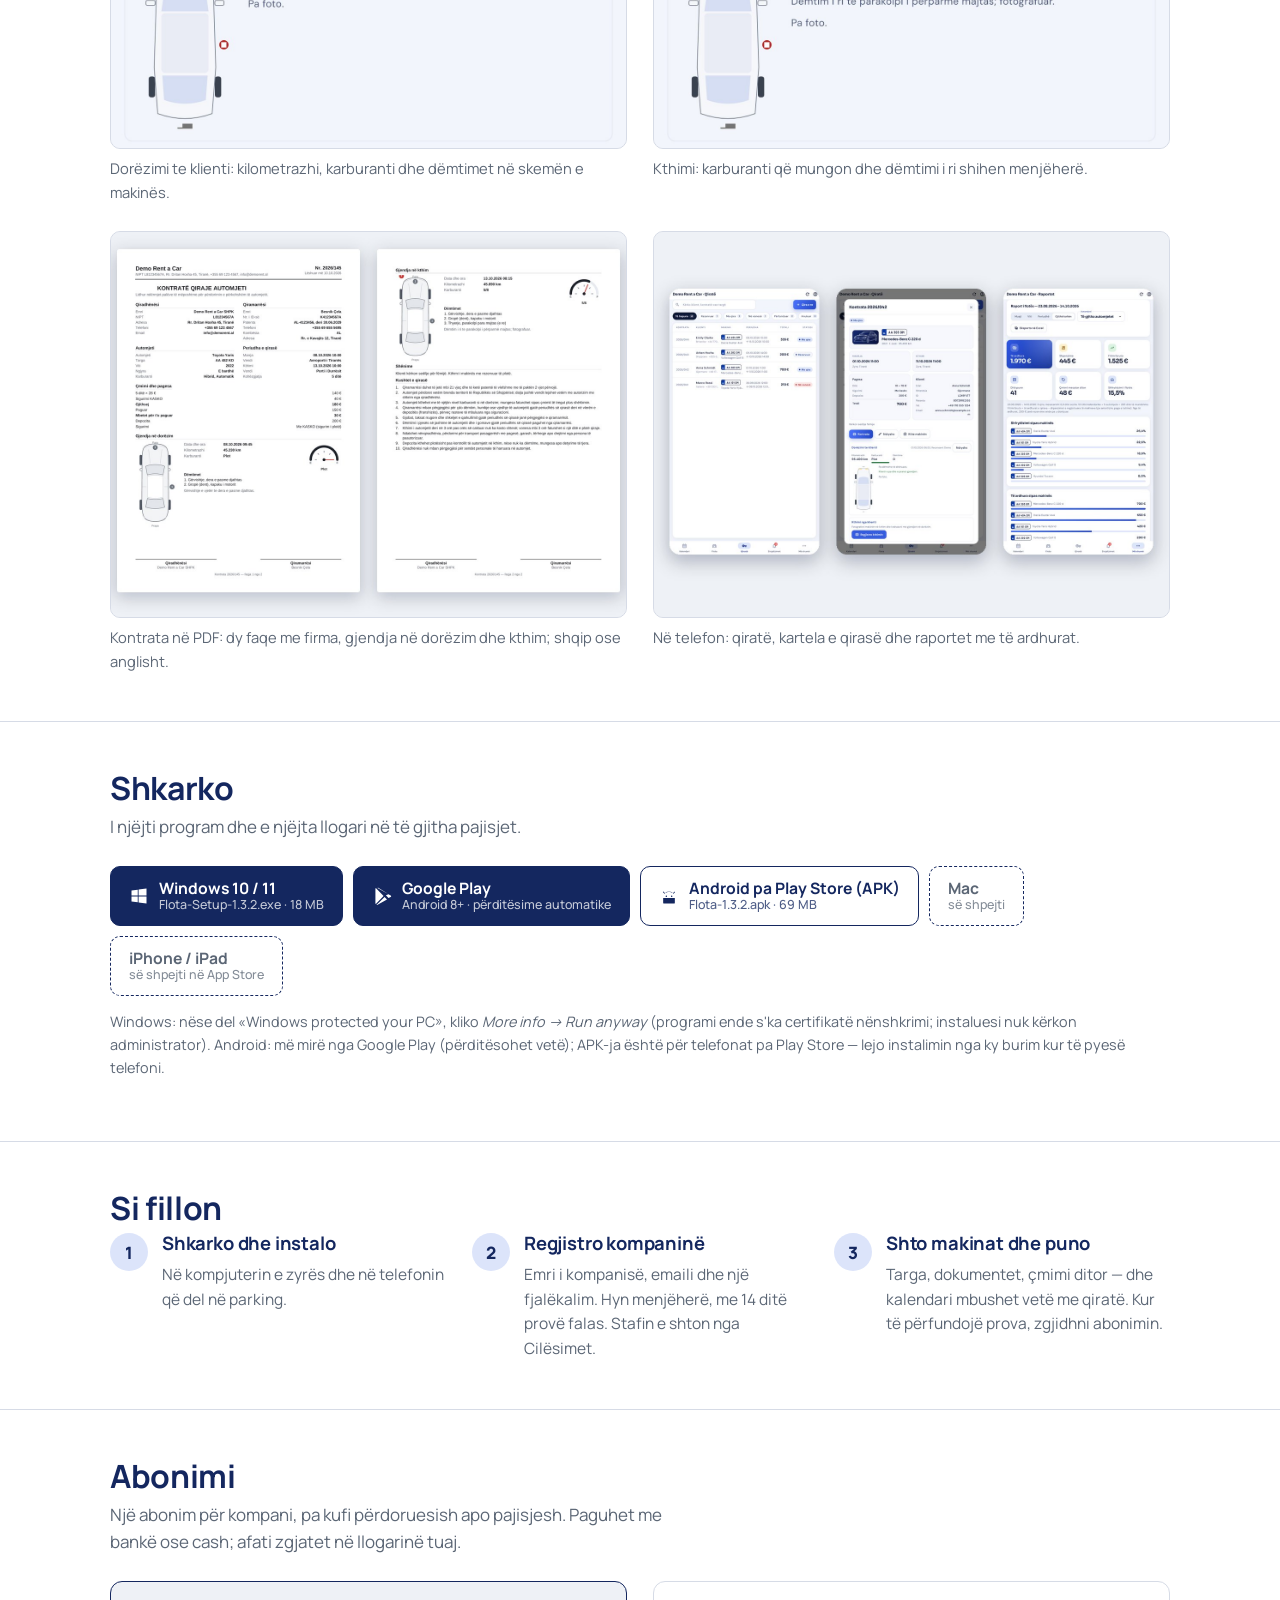
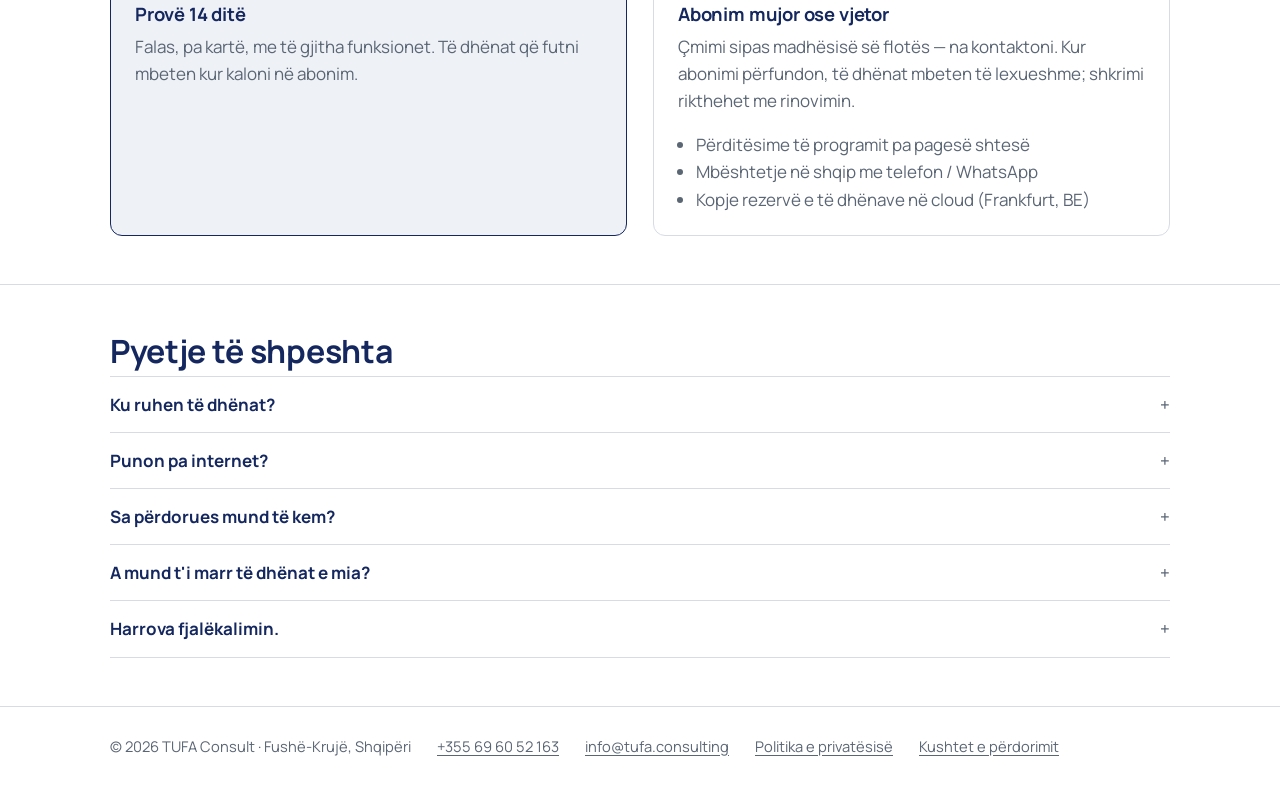
==== commit f58698fa: "Flota 1.3.2" ====
--- a/flota/index.html
+++ b/flota/index.html
@@ -31,9 +31,9 @@
         <h1>Të gjitha makinat, qiratë dhe kontratat në një ekran.</h1>
         <p class="lead">Sheh kush është i lirë dhe kush kthehet nesër, printon kontratën me një klik dhe fotografon makinën në dorëzim e kthim — nga kompjuteri i zyrës ose telefoni në parking.</p>
         <div class="platforms" id="hero-btns">
-          <a class="btn primary" data-os="windows" href="../downloads/Flota-Setup-1.3.0.exe">
+          <a class="btn primary" data-os="windows" href="../downloads/Flota-Setup-1.3.2.exe">
             <svg viewBox="0 0 24 24" fill="currentColor" aria-hidden="true"><path d="M3 5.5 10.5 4.4v7.1H3zm0 13 7.5 1.1v-7H3zm8.5 1.3L21 21v-8.4h-9.5zm0-15.6v7.3H21V3z"/></svg>
-            <span class="t">Shkarko për Windows<small>Flota-Setup-1.3.0.exe · 18 MB</small></span>
+            <span class="t">Shkarko për Windows<small>Flota-Setup-1.3.2.exe · 18 MB</small></span>
           </a>
           <a class="btn" data-os="android" href="https://play.google.com/store/apps/details?id=consulting.tufa.flota" target="_blank" rel="noopener">
             <svg viewBox="0 0 24 24" fill="currentColor" aria-hidden="true"><path d="M4.6 2.3c-.3.3-.5.8-.5 1.4v16.6c0 .6.2 1.1.5 1.4l9.3-9.7zm10.5 10.9 2.9 3-11.3 6.4c-.5.3-1 .3-1.4.1zm3.9-3.8L15.6 7.4 6.6 2.3c.4-.2.9-.2 1.4.1zm.8.5 2.5 1.4c.9.5.9 1.3 0 1.8l-2.5 1.4-3.1-3.3z"/></svg>
@@ -80,17 +80,17 @@
       <h2>Shkarko</h2>
       <p class="intro">I njëjti program dhe e njëjta llogari në të gjitha pajisjet.</p>
       <div class="platforms">
-        <a class="btn primary" data-os="windows" href="../downloads/Flota-Setup-1.3.0.exe">
+        <a class="btn primary" data-os="windows" href="../downloads/Flota-Setup-1.3.2.exe">
           <svg viewBox="0 0 24 24" fill="currentColor" aria-hidden="true"><path d="M3 5.5 10.5 4.4v7.1H3zm0 13 7.5 1.1v-7H3zm8.5 1.3L21 21v-8.4h-9.5zm0-15.6v7.3H21V3z"/></svg>
-          <span class="t">Windows 10 / 11<small>Flota-Setup-1.3.0.exe · 18 MB</small></span>
+          <span class="t">Windows 10 / 11<small>Flota-Setup-1.3.2.exe · 18 MB</small></span>
         </a>
         <a class="btn primary" data-os="android" href="https://play.google.com/store/apps/details?id=consulting.tufa.flota" target="_blank" rel="noopener">
           <svg viewBox="0 0 24 24" fill="currentColor" aria-hidden="true"><path d="M4.6 2.3c-.3.3-.5.8-.5 1.4v16.6c0 .6.2 1.1.5 1.4l9.3-9.7zm10.5 10.9 2.9 3-11.3 6.4c-.5.3-1 .3-1.4.1zm3.9-3.8L15.6 7.4 6.6 2.3c.4-.2.9-.2 1.4.1zm.8.5 2.5 1.4c.9.5.9 1.3 0 1.8l-2.5 1.4-3.1-3.3z"/></svg>
           <span class="t">Google Play<small>Android 8+ · përditësime automatike</small></span>
         </a>
-        <a class="btn" href="../downloads/Flota-1.3.0.apk">
+        <a class="btn" href="../downloads/Flota-1.3.2.apk">
           <svg viewBox="0 0 24 24" fill="currentColor" aria-hidden="true"><path d="M17.5 9.4a7 7 0 0 0-11 0L4.9 7.6a.5.5 0 1 1 .7-.7l1.6 1.7a7.9 7.9 0 0 1 9.6 0l1.6-1.7a.5.5 0 0 1 .7.7zM8.8 11.4a.9.9 0 1 1 0 1.8.9.9 0 0 1 0-1.8zm6.4 0a.9.9 0 1 1 0 1.8.9.9 0 0 1 0-1.8zM5 14.5h14V20a1 1 0 0 1-1 1H6a1 1 0 0 1-1-1z"/></svg>
-          <span class="t">Android pa Play Store (APK)<small>Flota-1.3.0.apk · 69 MB</small></span>
+          <span class="t">Android pa Play Store (APK)<small>Flota-1.3.2.apk · 69 MB</small></span>
         </a>
         <span class="btn soon" data-os="mac"><span class="t">Mac<small>së shpejti</small></span></span>
         <span class="btn soon" data-os="ios"><span class="t">iPhone / iPad<small>së shpejti në App Store</small></span></span>
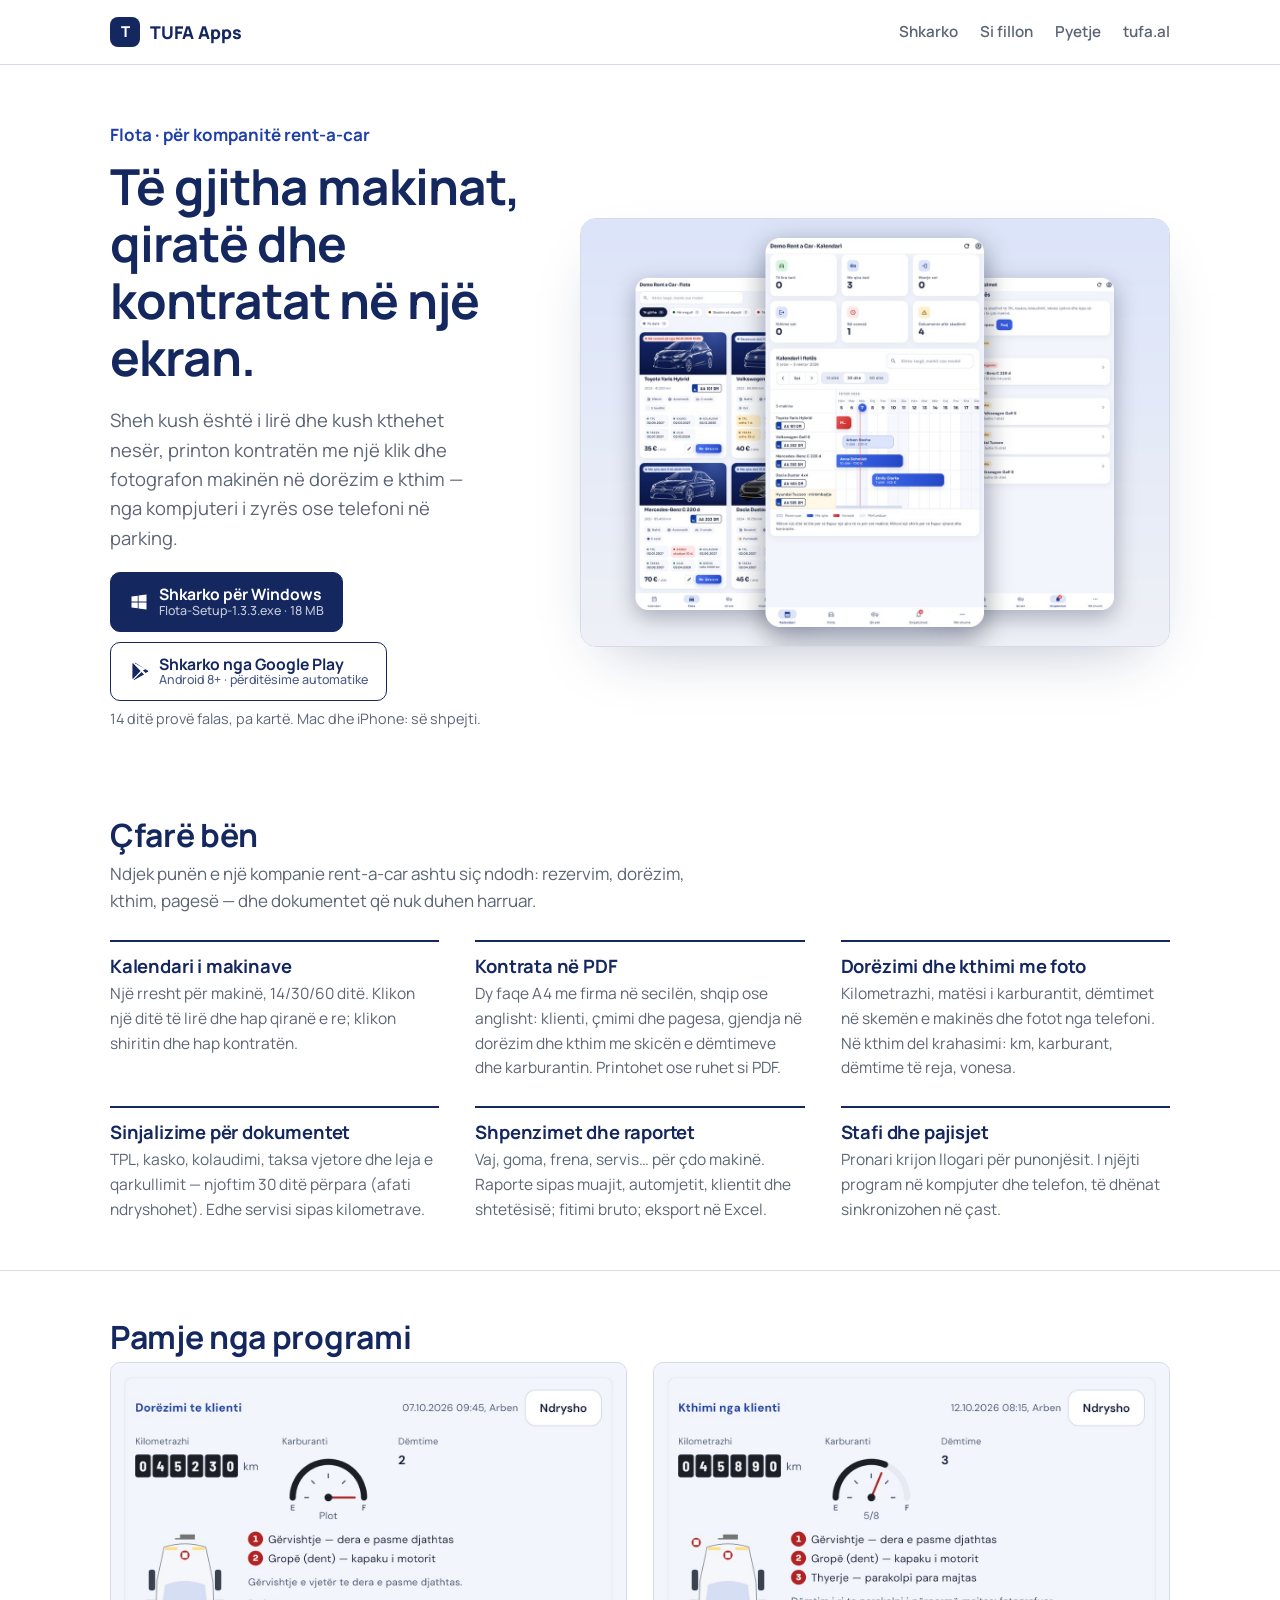
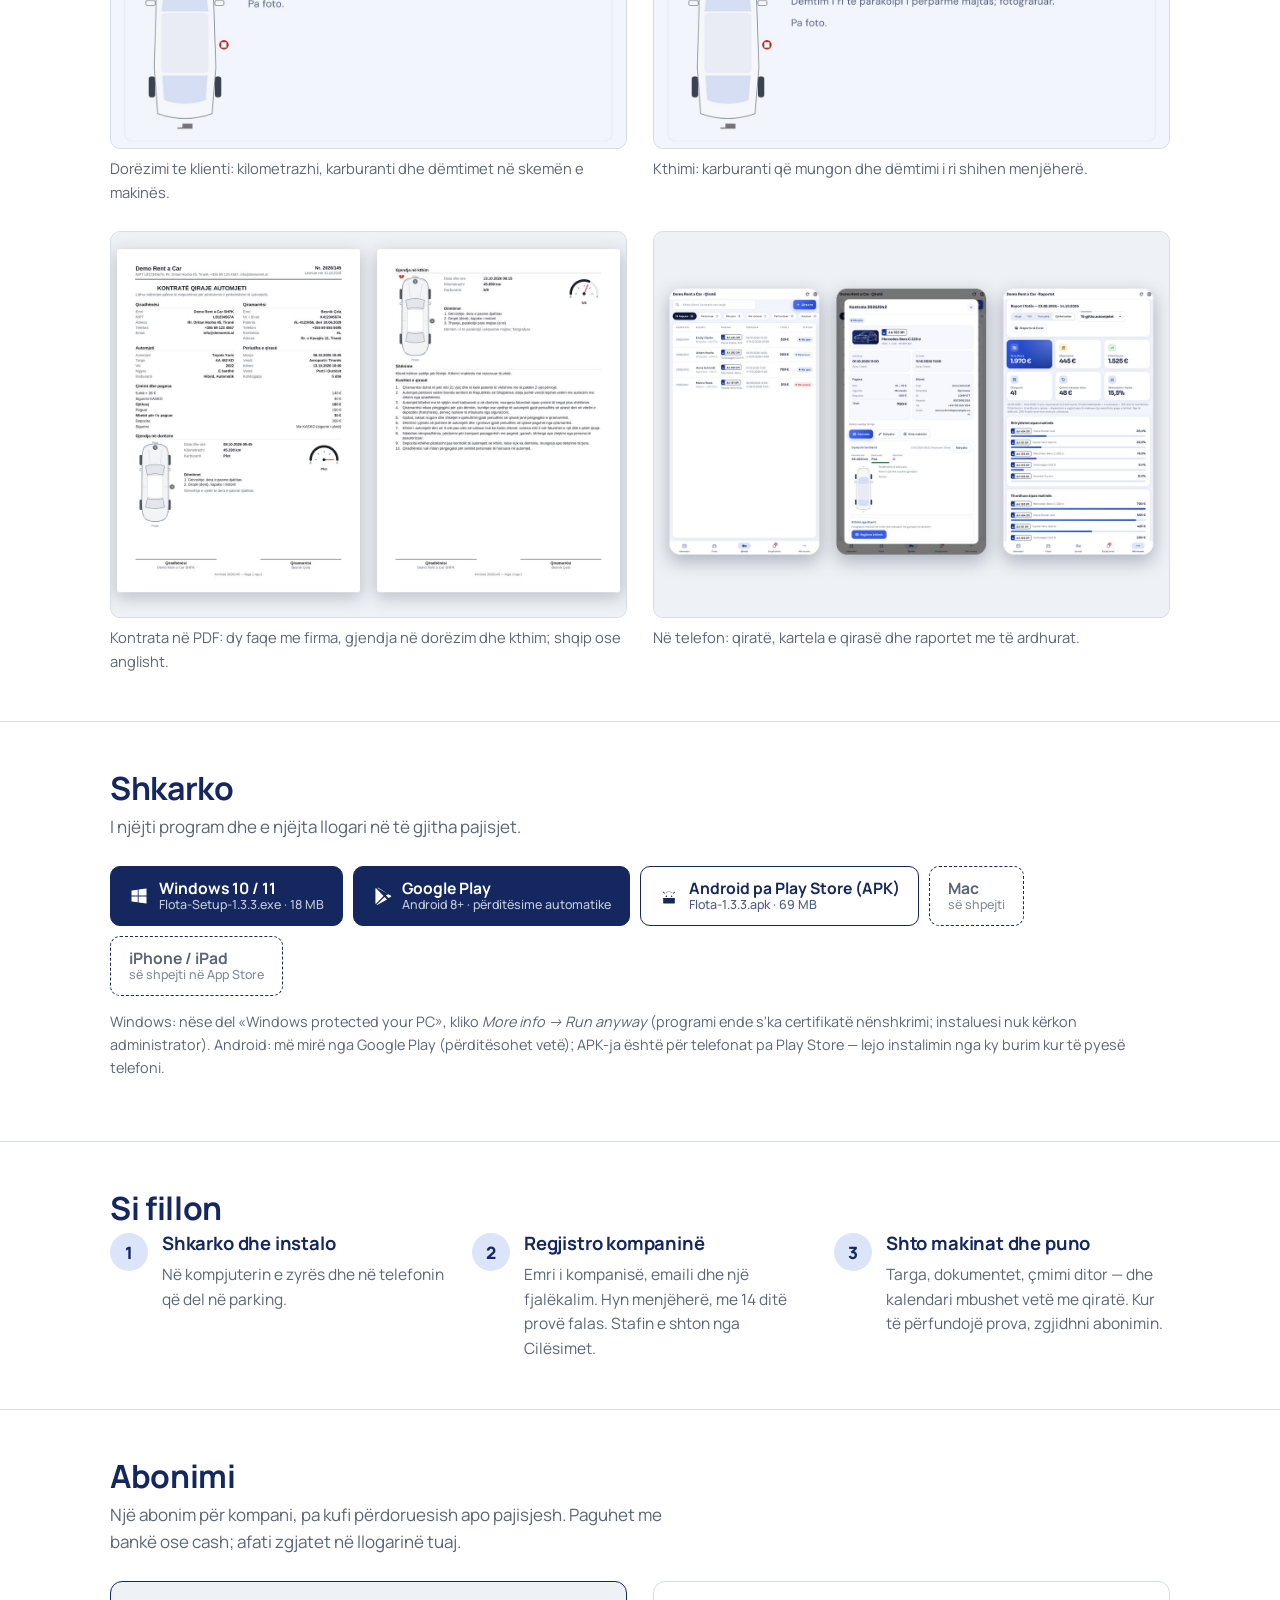
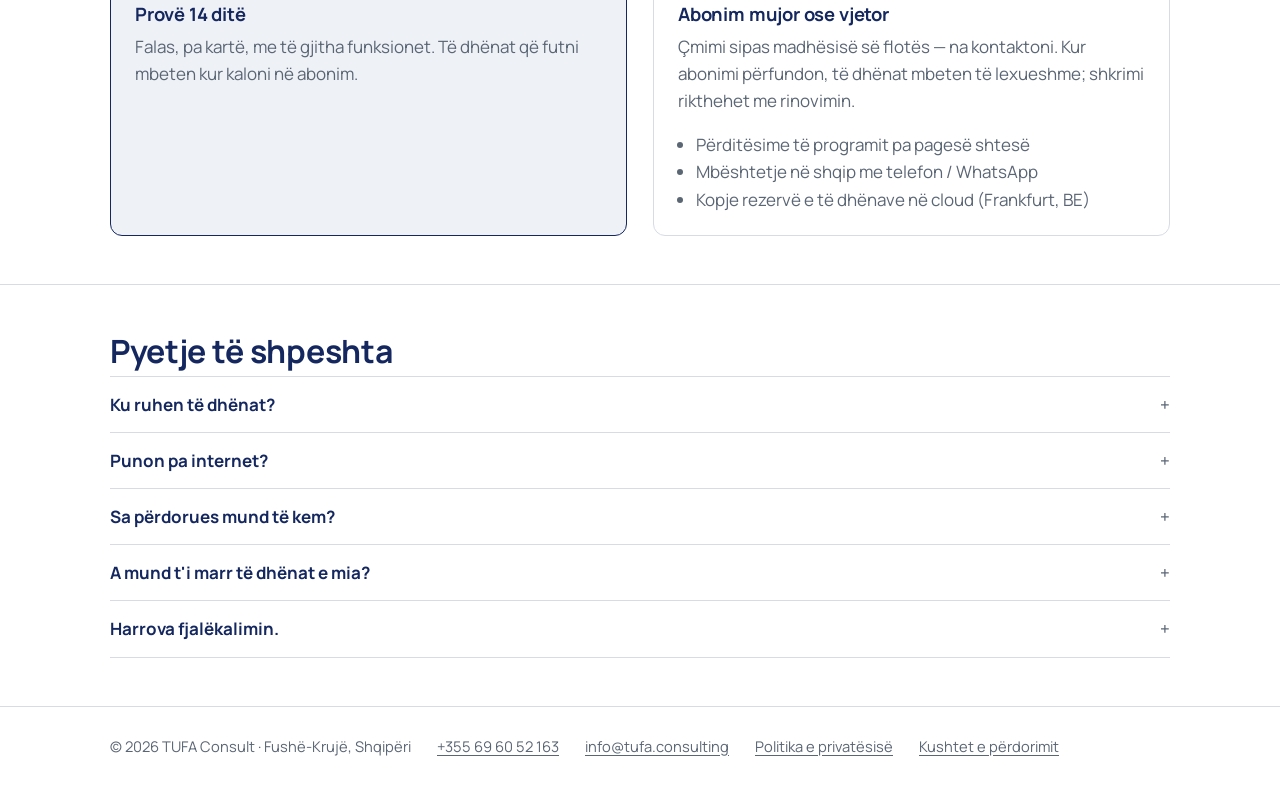
==== commit 7392431d: "Flota 1.3.3" ====
--- a/flota/index.html
+++ b/flota/index.html
@@ -31,9 +31,9 @@
         <h1>Të gjitha makinat, qiratë dhe kontratat në një ekran.</h1>
         <p class="lead">Sheh kush është i lirë dhe kush kthehet nesër, printon kontratën me një klik dhe fotografon makinën në dorëzim e kthim — nga kompjuteri i zyrës ose telefoni në parking.</p>
         <div class="platforms" id="hero-btns">
-          <a class="btn primary" data-os="windows" href="../downloads/Flota-Setup-1.3.2.exe">
+          <a class="btn primary" data-os="windows" href="../downloads/Flota-Setup-1.3.3.exe">
             <svg viewBox="0 0 24 24" fill="currentColor" aria-hidden="true"><path d="M3 5.5 10.5 4.4v7.1H3zm0 13 7.5 1.1v-7H3zm8.5 1.3L21 21v-8.4h-9.5zm0-15.6v7.3H21V3z"/></svg>
-            <span class="t">Shkarko për Windows<small>Flota-Setup-1.3.2.exe · 18 MB</small></span>
+            <span class="t">Shkarko për Windows<small>Flota-Setup-1.3.3.exe · 18 MB</small></span>
           </a>
           <a class="btn" data-os="android" href="https://play.google.com/store/apps/details?id=consulting.tufa.flota" target="_blank" rel="noopener">
             <svg viewBox="0 0 24 24" fill="currentColor" aria-hidden="true"><path d="M4.6 2.3c-.3.3-.5.8-.5 1.4v16.6c0 .6.2 1.1.5 1.4l9.3-9.7zm10.5 10.9 2.9 3-11.3 6.4c-.5.3-1 .3-1.4.1zm3.9-3.8L15.6 7.4 6.6 2.3c.4-.2.9-.2 1.4.1zm.8.5 2.5 1.4c.9.5.9 1.3 0 1.8l-2.5 1.4-3.1-3.3z"/></svg>
@@ -80,17 +80,17 @@
       <h2>Shkarko</h2>
       <p class="intro">I njëjti program dhe e njëjta llogari në të gjitha pajisjet.</p>
       <div class="platforms">
-        <a class="btn primary" data-os="windows" href="../downloads/Flota-Setup-1.3.2.exe">
+        <a class="btn primary" data-os="windows" href="../downloads/Flota-Setup-1.3.3.exe">
           <svg viewBox="0 0 24 24" fill="currentColor" aria-hidden="true"><path d="M3 5.5 10.5 4.4v7.1H3zm0 13 7.5 1.1v-7H3zm8.5 1.3L21 21v-8.4h-9.5zm0-15.6v7.3H21V3z"/></svg>
-          <span class="t">Windows 10 / 11<small>Flota-Setup-1.3.2.exe · 18 MB</small></span>
+          <span class="t">Windows 10 / 11<small>Flota-Setup-1.3.3.exe · 18 MB</small></span>
         </a>
         <a class="btn primary" data-os="android" href="https://play.google.com/store/apps/details?id=consulting.tufa.flota" target="_blank" rel="noopener">
           <svg viewBox="0 0 24 24" fill="currentColor" aria-hidden="true"><path d="M4.6 2.3c-.3.3-.5.8-.5 1.4v16.6c0 .6.2 1.1.5 1.4l9.3-9.7zm10.5 10.9 2.9 3-11.3 6.4c-.5.3-1 .3-1.4.1zm3.9-3.8L15.6 7.4 6.6 2.3c.4-.2.9-.2 1.4.1zm.8.5 2.5 1.4c.9.5.9 1.3 0 1.8l-2.5 1.4-3.1-3.3z"/></svg>
           <span class="t">Google Play<small>Android 8+ · përditësime automatike</small></span>
         </a>
-        <a class="btn" href="../downloads/Flota-1.3.2.apk">
+        <a class="btn" href="../downloads/Flota-1.3.3.apk">
           <svg viewBox="0 0 24 24" fill="currentColor" aria-hidden="true"><path d="M17.5 9.4a7 7 0 0 0-11 0L4.9 7.6a.5.5 0 1 1 .7-.7l1.6 1.7a7.9 7.9 0 0 1 9.6 0l1.6-1.7a.5.5 0 0 1 .7.7zM8.8 11.4a.9.9 0 1 1 0 1.8.9.9 0 0 1 0-1.8zm6.4 0a.9.9 0 1 1 0 1.8.9.9 0 0 1 0-1.8zM5 14.5h14V20a1 1 0 0 1-1 1H6a1 1 0 0 1-1-1z"/></svg>
-          <span class="t">Android pa Play Store (APK)<small>Flota-1.3.2.apk · 69 MB</small></span>
+          <span class="t">Android pa Play Store (APK)<small>Flota-1.3.3.apk · 69 MB</small></span>
         </a>
         <span class="btn soon" data-os="mac"><span class="t">Mac<small>së shpejti</small></span></span>
         <span class="btn soon" data-os="ios"><span class="t">iPhone / iPad<small>së shpejti në App Store</small></span></span>
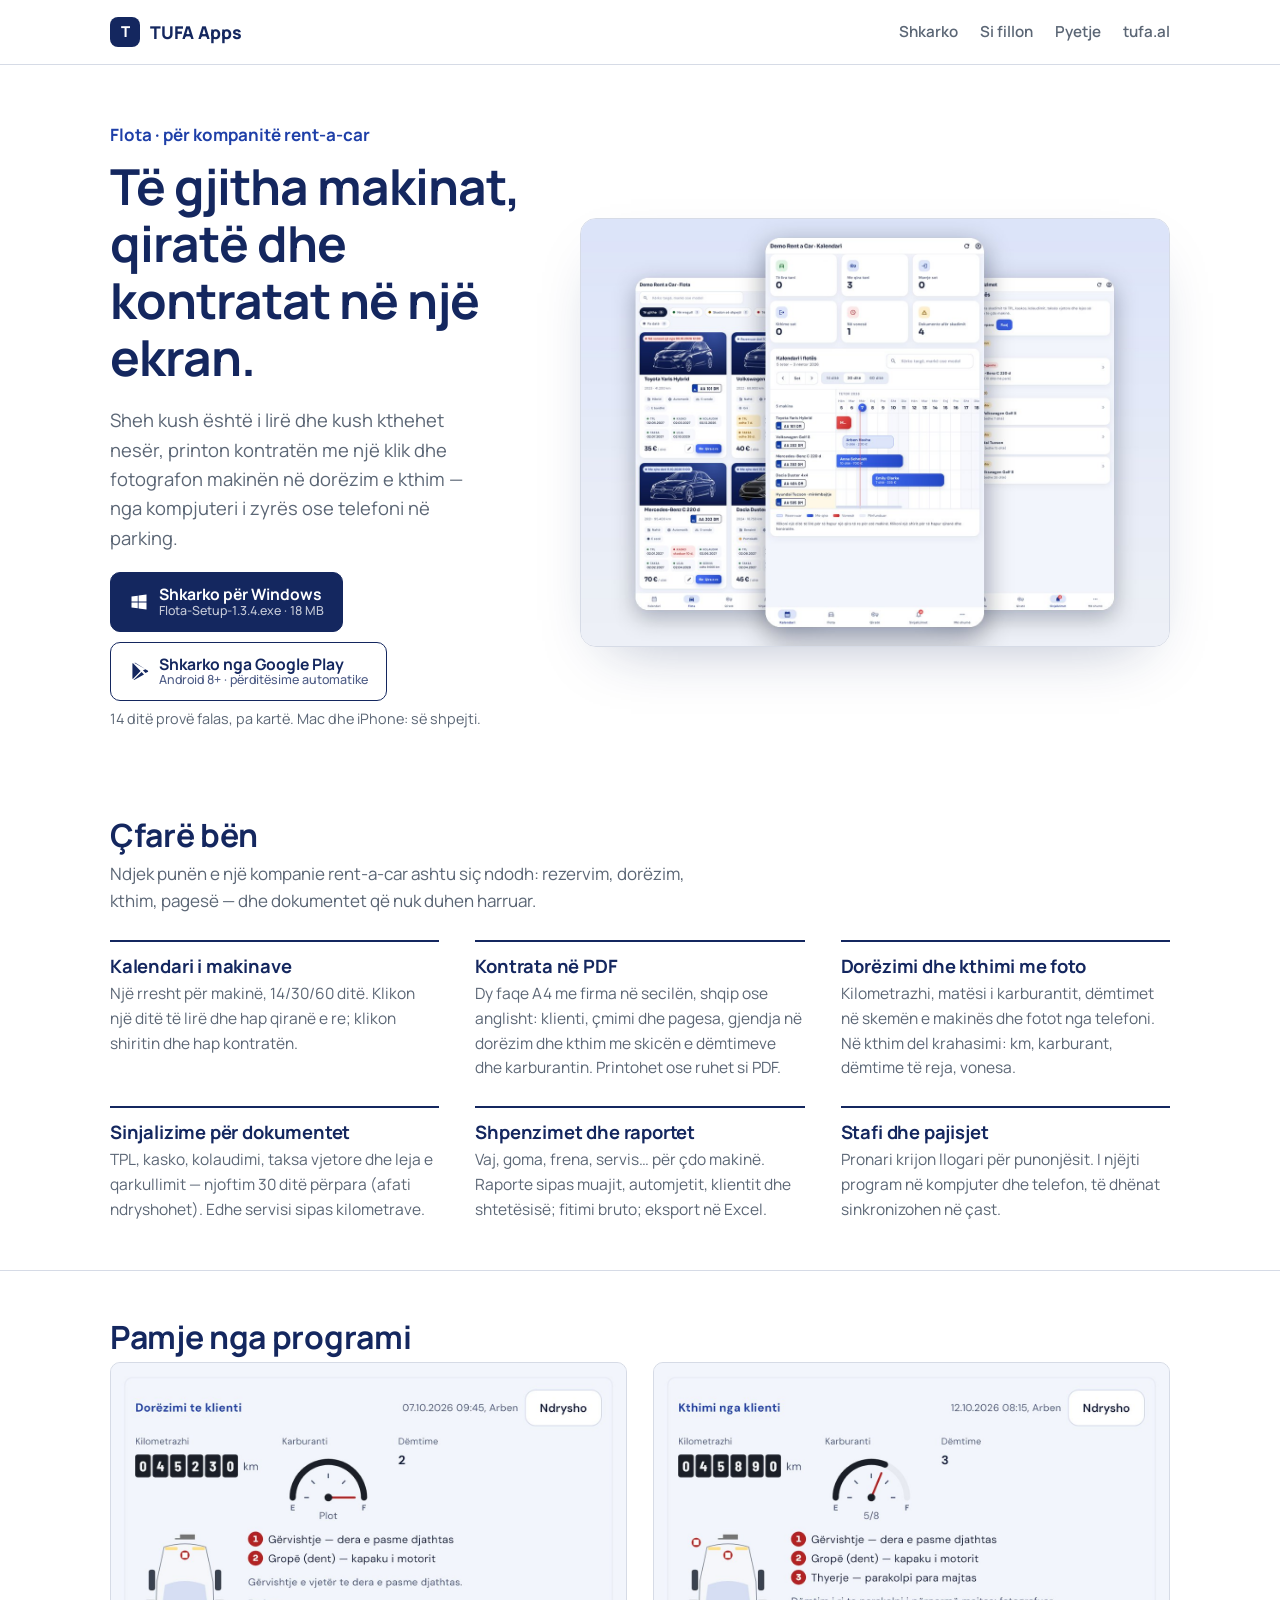
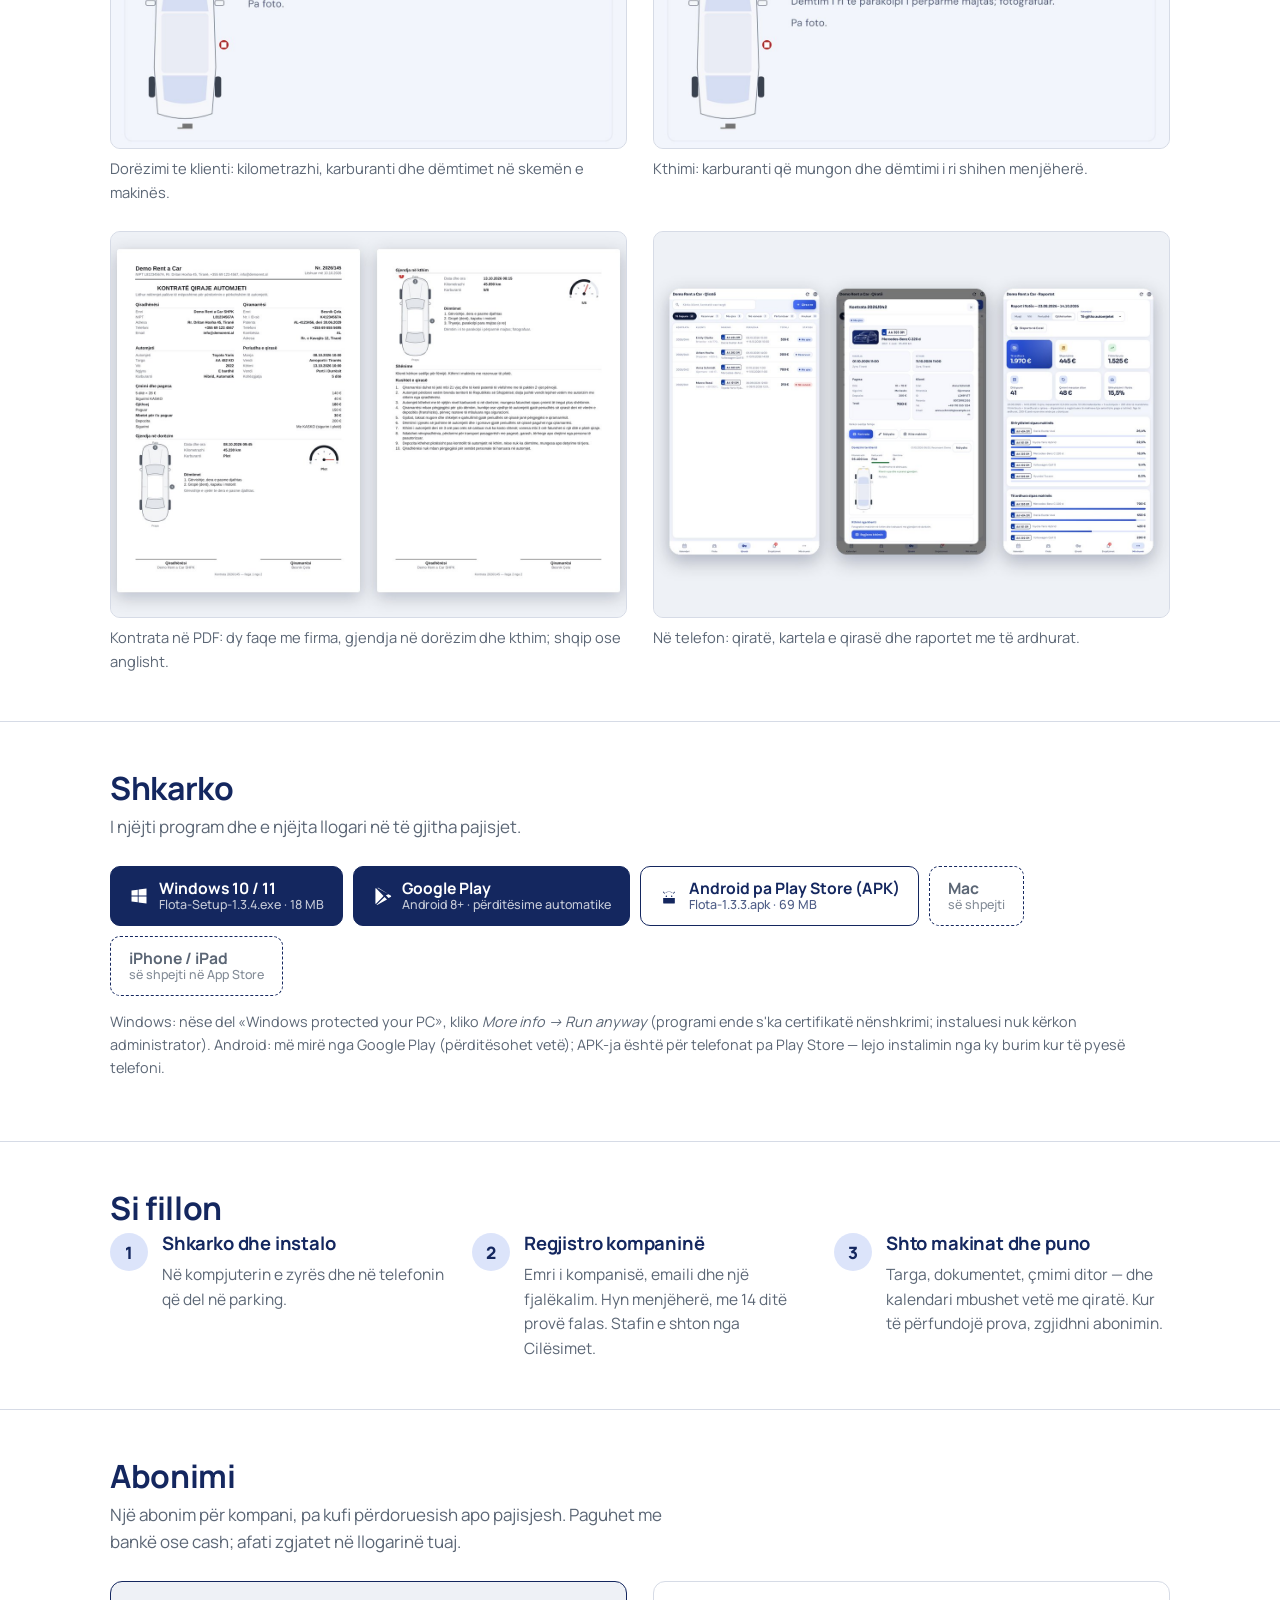
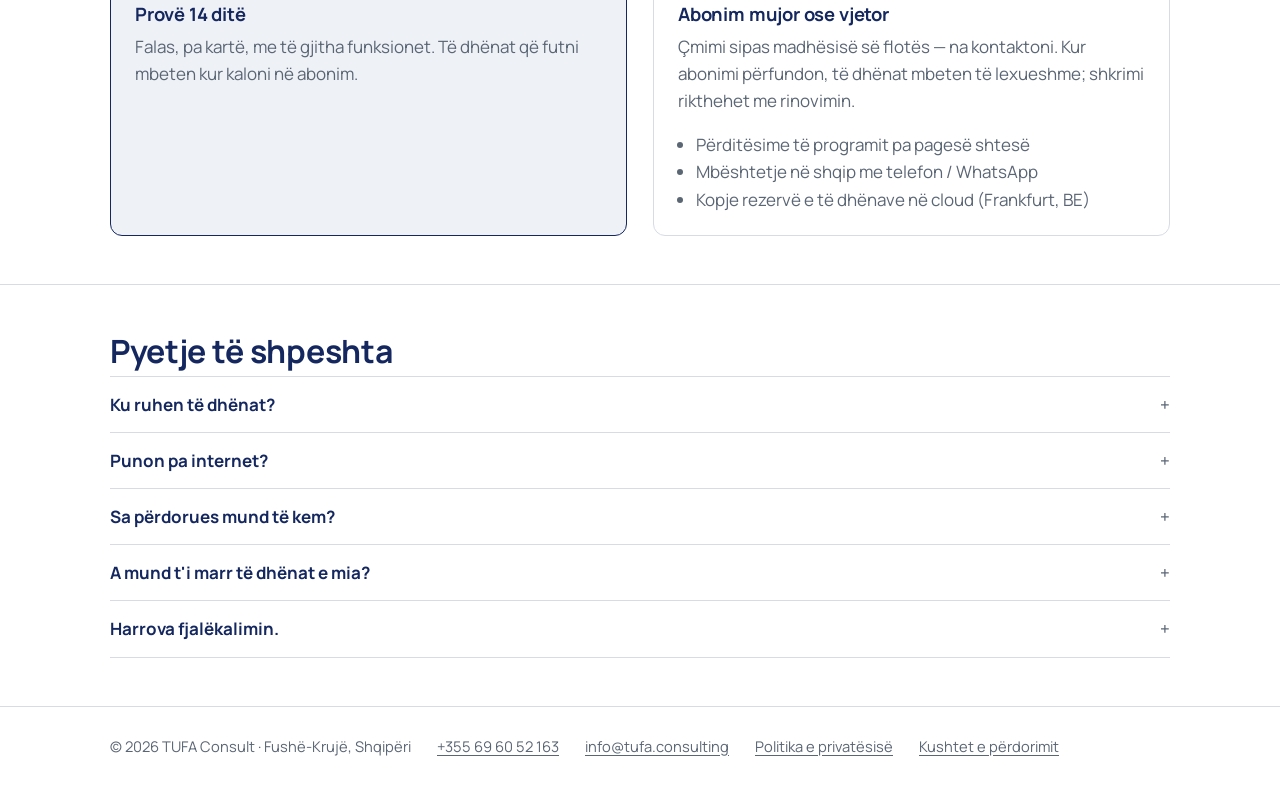
==== commit 43ccd8f1: "Flota 1.3.4 (Windows): njoftimi dhe pëlqimi para skanimit të dokumentit Co-Authored-By: Claude Opus " ====
--- a/flota/index.html
+++ b/flota/index.html
@@ -31,9 +31,9 @@
         <h1>Të gjitha makinat, qiratë dhe kontratat në një ekran.</h1>
         <p class="lead">Sheh kush është i lirë dhe kush kthehet nesër, printon kontratën me një klik dhe fotografon makinën në dorëzim e kthim — nga kompjuteri i zyrës ose telefoni në parking.</p>
         <div class="platforms" id="hero-btns">
-          <a class="btn primary" data-os="windows" href="../downloads/Flota-Setup-1.3.3.exe">
+          <a class="btn primary" data-os="windows" href="../downloads/Flota-Setup-1.3.4.exe">
             <svg viewBox="0 0 24 24" fill="currentColor" aria-hidden="true"><path d="M3 5.5 10.5 4.4v7.1H3zm0 13 7.5 1.1v-7H3zm8.5 1.3L21 21v-8.4h-9.5zm0-15.6v7.3H21V3z"/></svg>
-            <span class="t">Shkarko për Windows<small>Flota-Setup-1.3.3.exe · 18 MB</small></span>
+            <span class="t">Shkarko për Windows<small>Flota-Setup-1.3.4.exe · 18 MB</small></span>
           </a>
           <a class="btn" data-os="android" href="https://play.google.com/store/apps/details?id=consulting.tufa.flota" target="_blank" rel="noopener">
             <svg viewBox="0 0 24 24" fill="currentColor" aria-hidden="true"><path d="M4.6 2.3c-.3.3-.5.8-.5 1.4v16.6c0 .6.2 1.1.5 1.4l9.3-9.7zm10.5 10.9 2.9 3-11.3 6.4c-.5.3-1 .3-1.4.1zm3.9-3.8L15.6 7.4 6.6 2.3c.4-.2.9-.2 1.4.1zm.8.5 2.5 1.4c.9.5.9 1.3 0 1.8l-2.5 1.4-3.1-3.3z"/></svg>
@@ -80,9 +80,9 @@
       <h2>Shkarko</h2>
       <p class="intro">I njëjti program dhe e njëjta llogari në të gjitha pajisjet.</p>
       <div class="platforms">
-        <a class="btn primary" data-os="windows" href="../downloads/Flota-Setup-1.3.3.exe">
+        <a class="btn primary" data-os="windows" href="../downloads/Flota-Setup-1.3.4.exe">
           <svg viewBox="0 0 24 24" fill="currentColor" aria-hidden="true"><path d="M3 5.5 10.5 4.4v7.1H3zm0 13 7.5 1.1v-7H3zm8.5 1.3L21 21v-8.4h-9.5zm0-15.6v7.3H21V3z"/></svg>
-          <span class="t">Windows 10 / 11<small>Flota-Setup-1.3.3.exe · 18 MB</small></span>
+          <span class="t">Windows 10 / 11<small>Flota-Setup-1.3.4.exe · 18 MB</small></span>
         </a>
         <a class="btn primary" data-os="android" href="https://play.google.com/store/apps/details?id=consulting.tufa.flota" target="_blank" rel="noopener">
           <svg viewBox="0 0 24 24" fill="currentColor" aria-hidden="true"><path d="M4.6 2.3c-.3.3-.5.8-.5 1.4v16.6c0 .6.2 1.1.5 1.4l9.3-9.7zm10.5 10.9 2.9 3-11.3 6.4c-.5.3-1 .3-1.4.1zm3.9-3.8L15.6 7.4 6.6 2.3c.4-.2.9-.2 1.4.1zm.8.5 2.5 1.4c.9.5.9 1.3 0 1.8l-2.5 1.4-3.1-3.3z"/></svg>
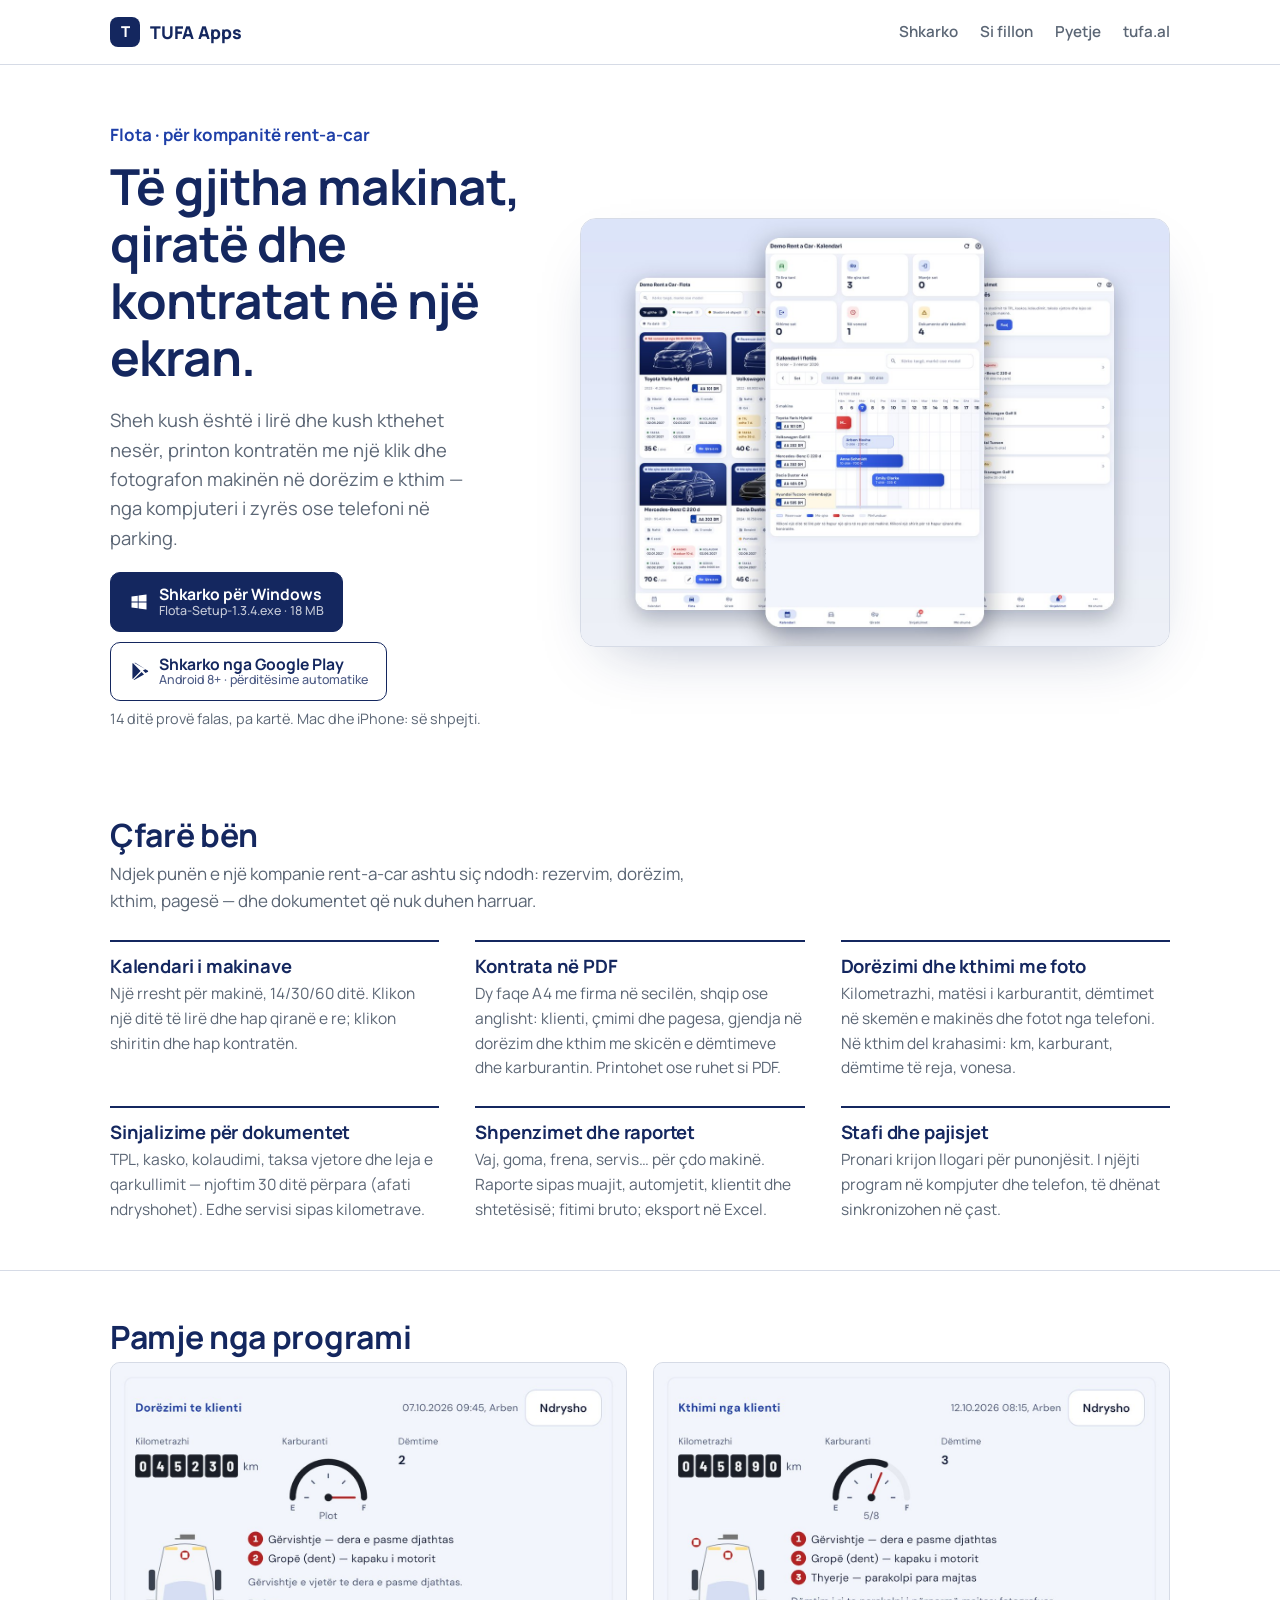
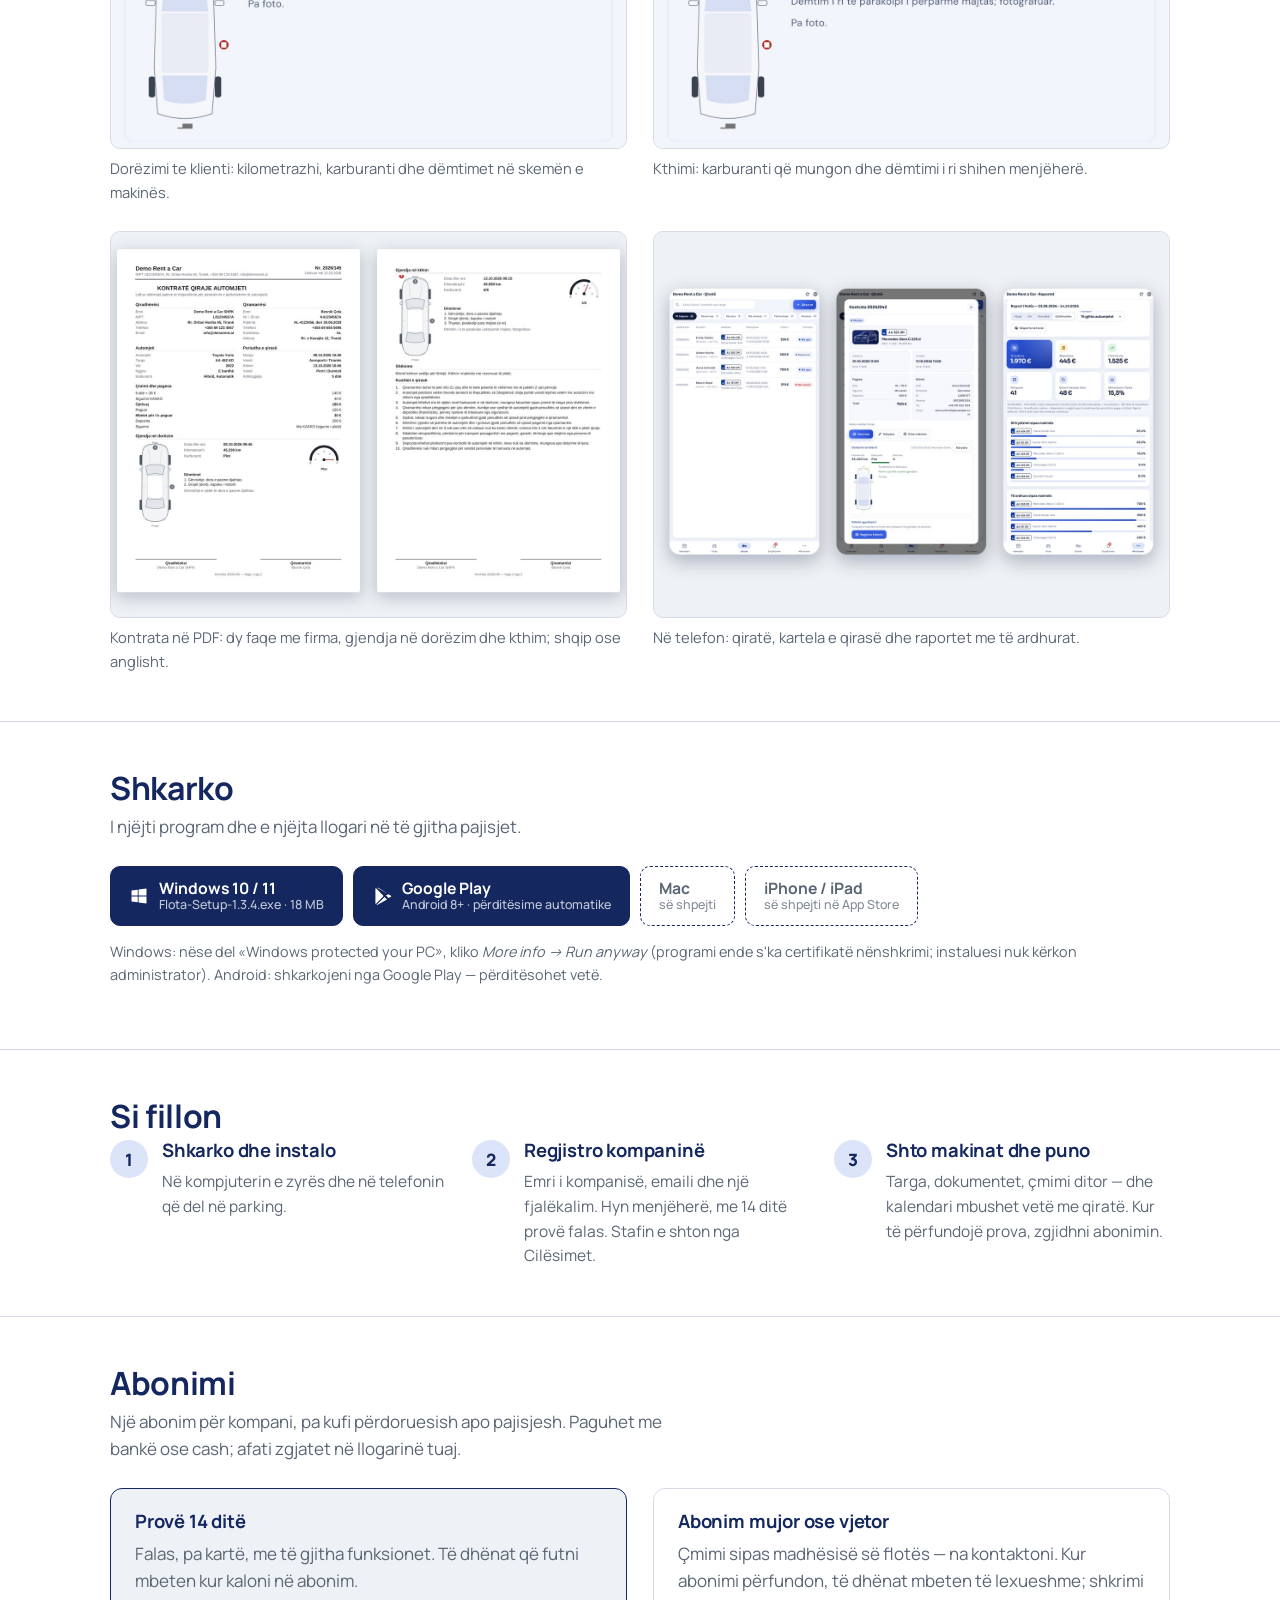
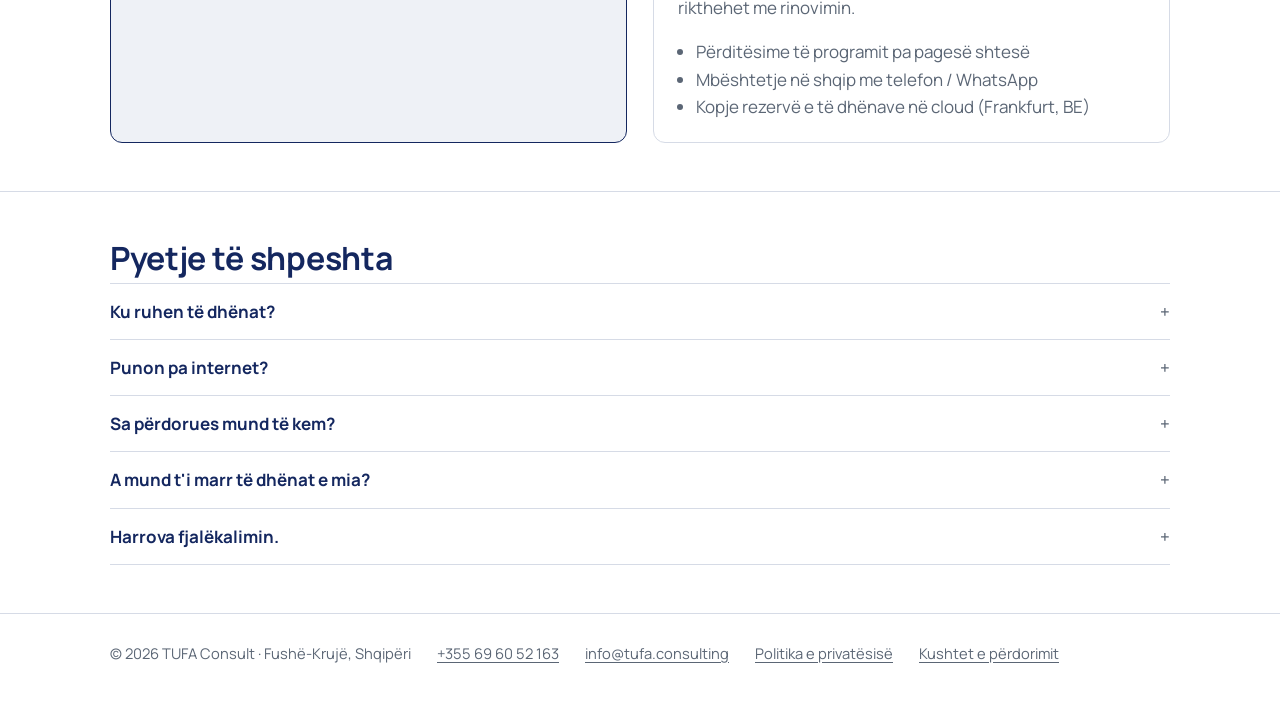
==== commit 60ca07db: "Flota 1.3.4 (Windows): pëlqimi para skanimit; hiqet APK-ja — Android vetëm nga Google Play Co-Author" ====
--- a/flota/index.html
+++ b/flota/index.html
@@ -88,14 +88,10 @@
           <svg viewBox="0 0 24 24" fill="currentColor" aria-hidden="true"><path d="M4.6 2.3c-.3.3-.5.8-.5 1.4v16.6c0 .6.2 1.1.5 1.4l9.3-9.7zm10.5 10.9 2.9 3-11.3 6.4c-.5.3-1 .3-1.4.1zm3.9-3.8L15.6 7.4 6.6 2.3c.4-.2.9-.2 1.4.1zm.8.5 2.5 1.4c.9.5.9 1.3 0 1.8l-2.5 1.4-3.1-3.3z"/></svg>
           <span class="t">Google Play<small>Android 8+ · përditësime automatike</small></span>
         </a>
-        <a class="btn" href="../downloads/Flota-1.3.3.apk">
-          <svg viewBox="0 0 24 24" fill="currentColor" aria-hidden="true"><path d="M17.5 9.4a7 7 0 0 0-11 0L4.9 7.6a.5.5 0 1 1 .7-.7l1.6 1.7a7.9 7.9 0 0 1 9.6 0l1.6-1.7a.5.5 0 0 1 .7.7zM8.8 11.4a.9.9 0 1 1 0 1.8.9.9 0 0 1 0-1.8zm6.4 0a.9.9 0 1 1 0 1.8.9.9 0 0 1 0-1.8zM5 14.5h14V20a1 1 0 0 1-1 1H6a1 1 0 0 1-1-1z"/></svg>
-          <span class="t">Android pa Play Store (APK)<small>Flota-1.3.3.apk · 69 MB</small></span>
-        </a>
         <span class="btn soon" data-os="mac"><span class="t">Mac<small>së shpejti</small></span></span>
         <span class="btn soon" data-os="ios"><span class="t">iPhone / iPad<small>së shpejti në App Store</small></span></span>
       </div>
-      <p class="note" style="margin-top:14px;">Windows: nëse del «Windows protected your PC», kliko <em>More info → Run anyway</em> (programi ende s'ka certifikatë nënshkrimi; instaluesi nuk kërkon administrator). Android: më mirë nga Google Play (përditësohet vetë); APK-ja është për telefonat pa Play Store — lejo instalimin nga ky burim kur të pyesë telefoni.</p>
+      <p class="note" style="margin-top:14px;">Windows: nëse del «Windows protected your PC», kliko <em>More info → Run anyway</em> (programi ende s'ka certifikatë nënshkrimi; instaluesi nuk kërkon administrator). Android: shkarkojeni nga Google Play — përditësohet vetë.</p>
     </div>
   </section>
 
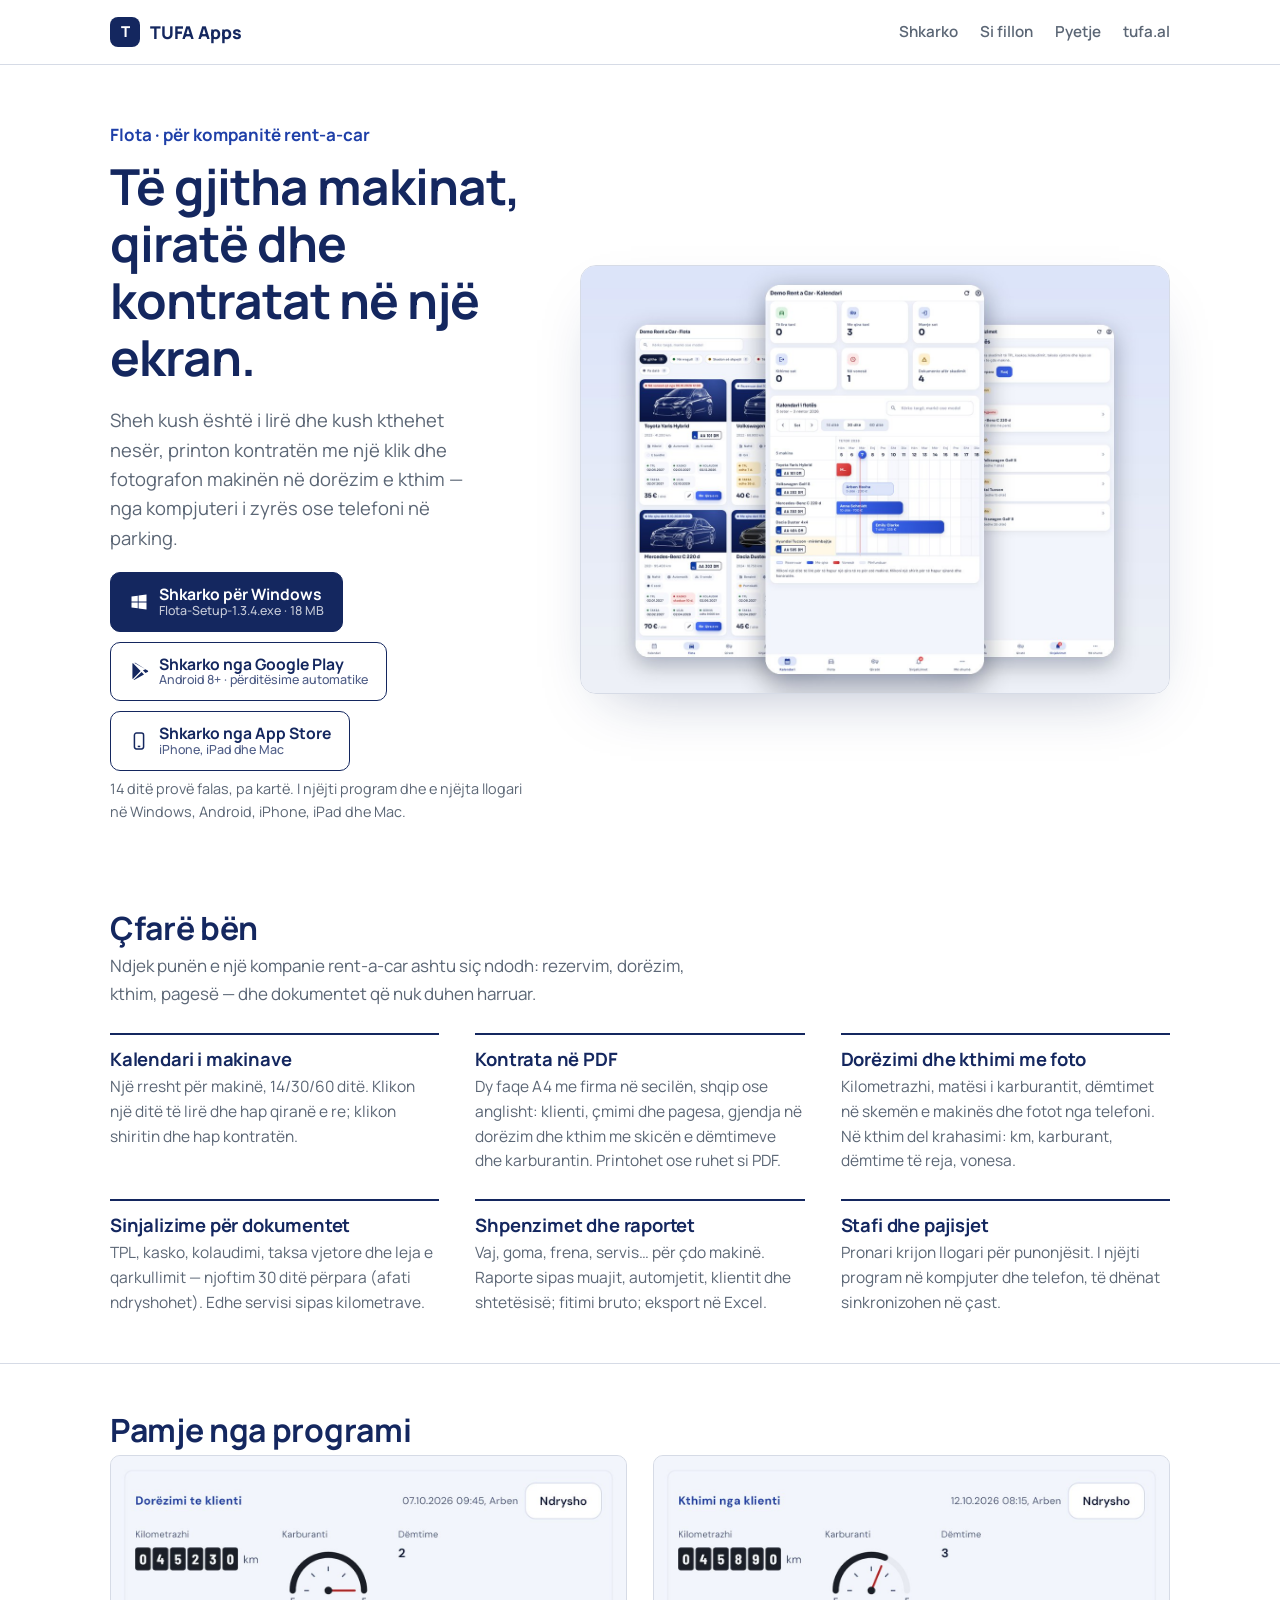
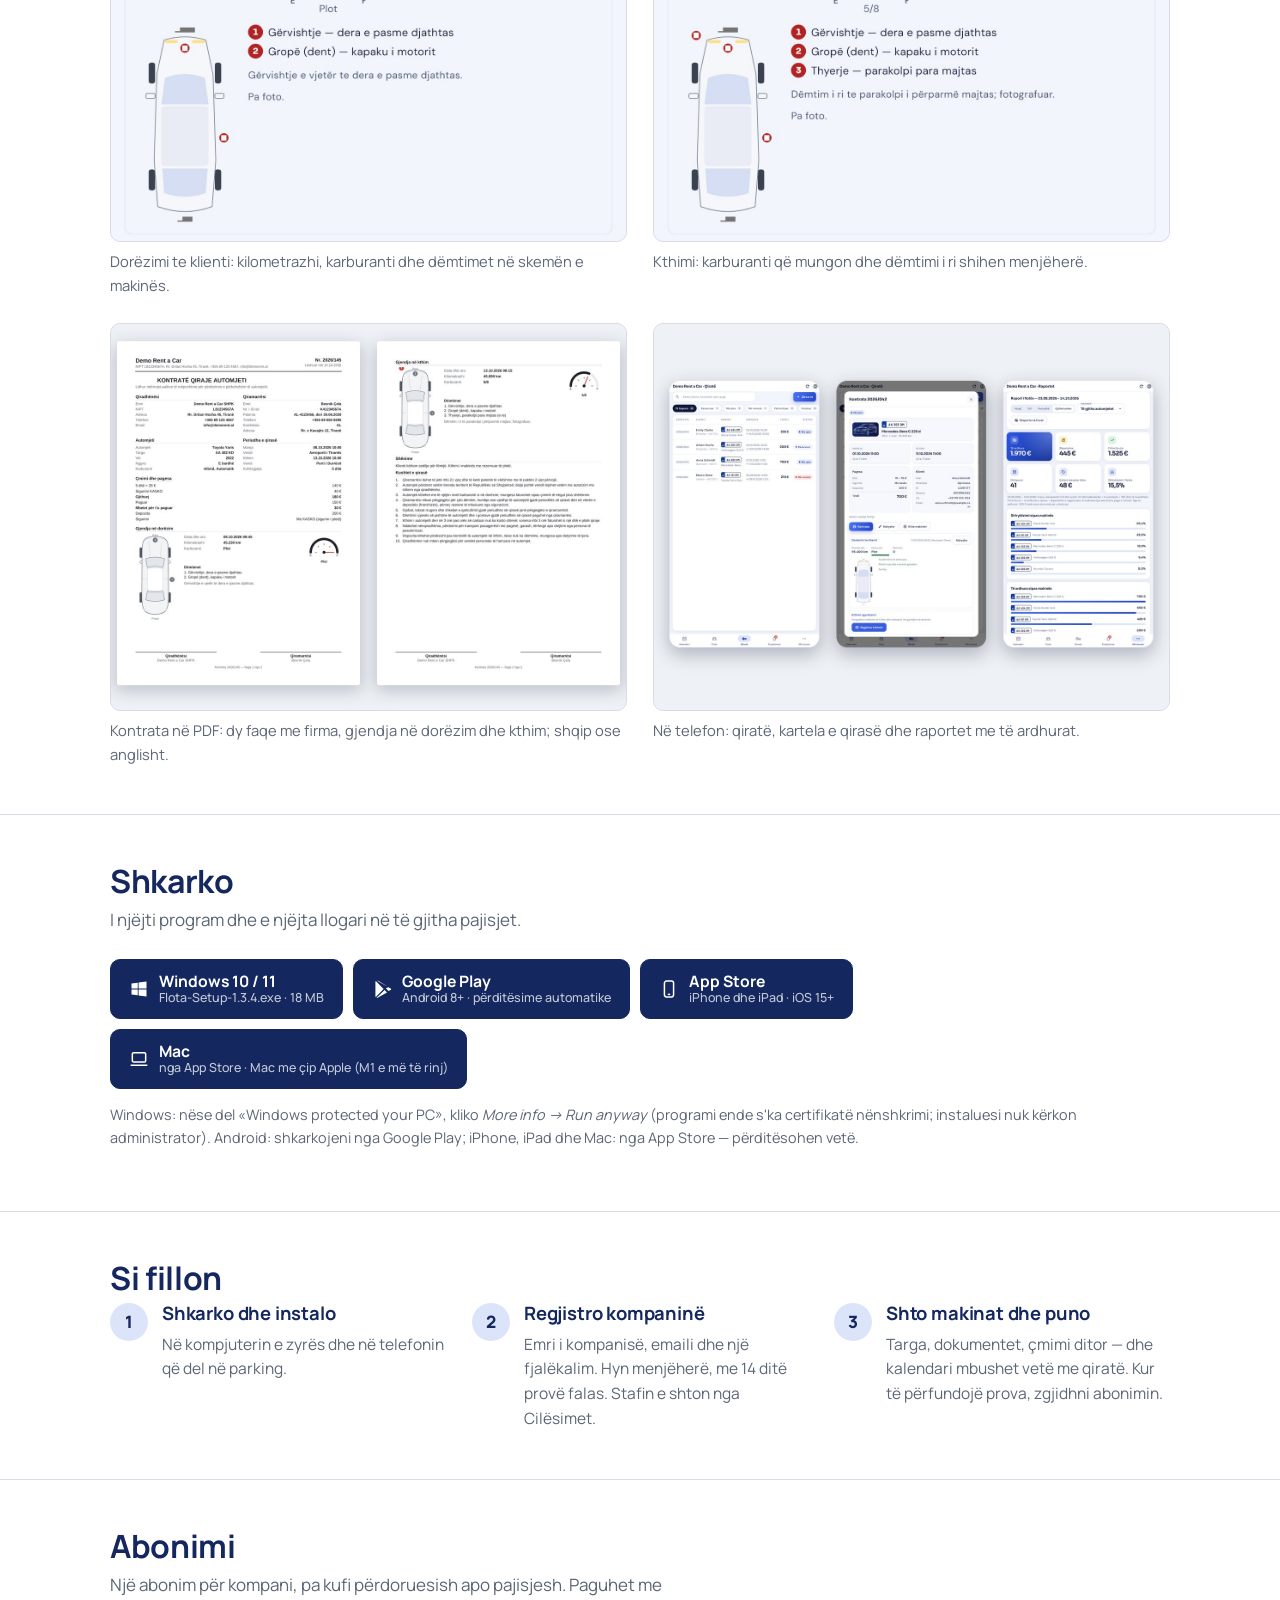
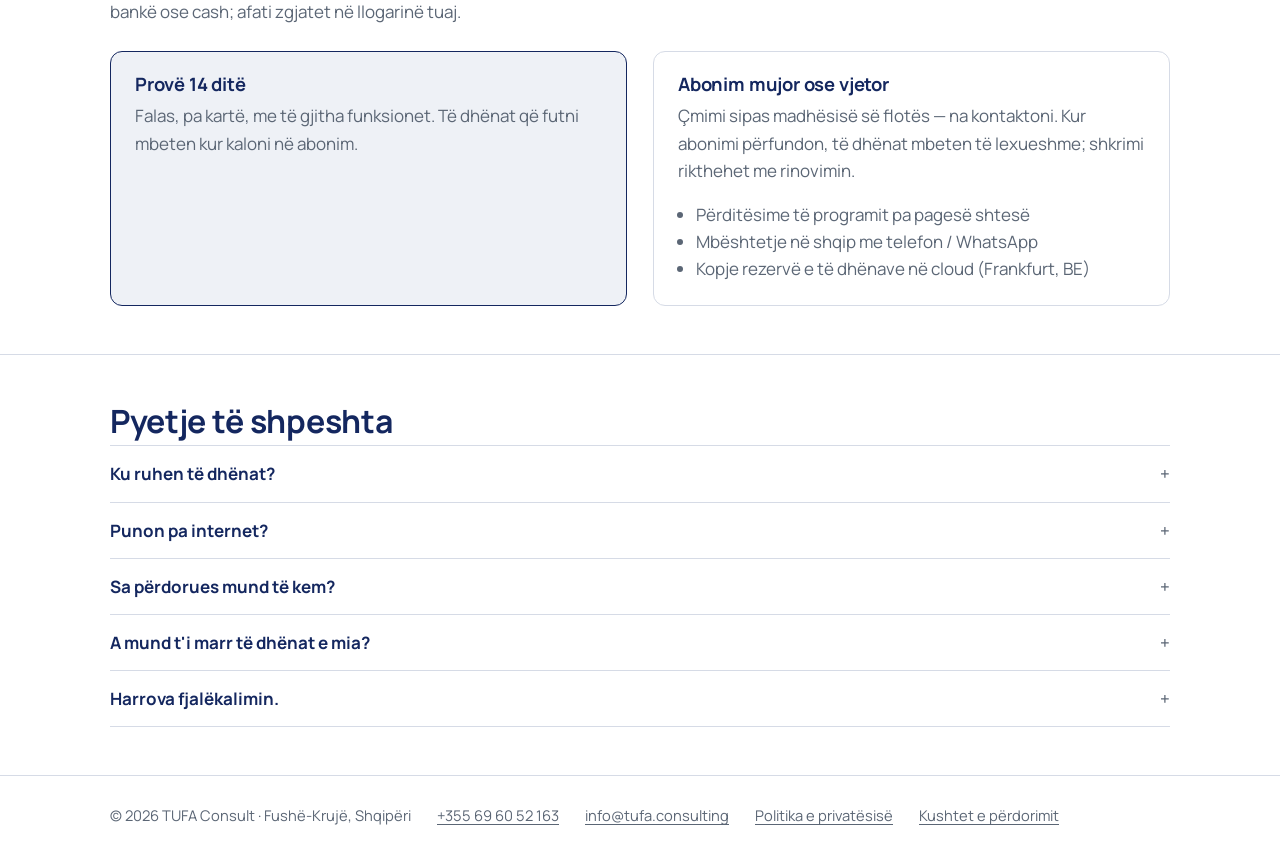
==== commit 7f2f4ca5: "Flota në App Store: butonat për iPhone/iPad dhe Mac në vend të «së shpejti» Co-Authored-By: Claude O" ====
--- a/flota/index.html
+++ b/flota/index.html
@@ -4,7 +4,7 @@
   <meta charset="utf-8">
   <meta name="viewport" content="width=device-width, initial-scale=1">
   <title>Flota — programi për kompanitë rent-a-car</title>
-  <meta name="description" content="Flota: kalendari i makinave, kontrata në PDF, dorëzim/kthim me foto, shpenzime, sinjalizime për dokumentet dhe raporte. Për Windows dhe Android, 14 ditë provë falas.">
+  <meta name="description" content="Flota: kalendari i makinave, kontrata në PDF, dorëzim/kthim me foto, shpenzime, sinjalizime për dokumentet dhe raporte. Për Windows, Android, iPhone, iPad dhe Mac, 14 ditë provë falas.">
   <link rel="preconnect" href="https://fonts.googleapis.com">
   <link rel="preconnect" href="https://fonts.gstatic.com" crossorigin>
   <link href="https://fonts.googleapis.com/css2?family=Manrope:wght@500;600;700;800&display=swap" rel="stylesheet">
@@ -39,8 +39,12 @@
             <svg viewBox="0 0 24 24" fill="currentColor" aria-hidden="true"><path d="M4.6 2.3c-.3.3-.5.8-.5 1.4v16.6c0 .6.2 1.1.5 1.4l9.3-9.7zm10.5 10.9 2.9 3-11.3 6.4c-.5.3-1 .3-1.4.1zm3.9-3.8L15.6 7.4 6.6 2.3c.4-.2.9-.2 1.4.1zm.8.5 2.5 1.4c.9.5.9 1.3 0 1.8l-2.5 1.4-3.1-3.3z"/></svg>
             <span class="t">Shkarko nga Google Play<small>Android 8+ · përditësime automatike</small></span>
           </a>
+          <a class="btn" data-os="ios mac" href="https://apps.apple.com/app/id6818728912" target="_blank" rel="noopener">
+            <svg viewBox="0 0 24 24" fill="none" stroke="currentColor" stroke-width="1.8" aria-hidden="true"><rect x="6.5" y="2.5" width="11" height="19" rx="2.5"/><path d="M10.5 18.5h3"/></svg>
+            <span class="t">Shkarko nga App Store<small>iPhone, iPad dhe Mac</small></span>
+          </a>
         </div>
-        <p class="note">14 ditë provë falas, pa kartë. Mac dhe iPhone: së shpejti.</p>
+        <p class="note">14 ditë provë falas, pa kartë. I njëjti program dhe e njëjta llogari në Windows, Android, iPhone, iPad dhe Mac.</p>
       </div>
       <div class="hero-shot">
         <img src="../assets/img/flota-hero.jpg" width="1240" height="900" alt="Flota në telefon: kalendari i makinave në mes, flota me dokumentet dhe sinjalizimet anash">
@@ -88,10 +92,16 @@
           <svg viewBox="0 0 24 24" fill="currentColor" aria-hidden="true"><path d="M4.6 2.3c-.3.3-.5.8-.5 1.4v16.6c0 .6.2 1.1.5 1.4l9.3-9.7zm10.5 10.9 2.9 3-11.3 6.4c-.5.3-1 .3-1.4.1zm3.9-3.8L15.6 7.4 6.6 2.3c.4-.2.9-.2 1.4.1zm.8.5 2.5 1.4c.9.5.9 1.3 0 1.8l-2.5 1.4-3.1-3.3z"/></svg>
           <span class="t">Google Play<small>Android 8+ · përditësime automatike</small></span>
         </a>
-        <span class="btn soon" data-os="mac"><span class="t">Mac<small>së shpejti</small></span></span>
-        <span class="btn soon" data-os="ios"><span class="t">iPhone / iPad<small>së shpejti në App Store</small></span></span>
+        <a class="btn primary" data-os="ios" href="https://apps.apple.com/app/id6818728912" target="_blank" rel="noopener">
+          <svg viewBox="0 0 24 24" fill="none" stroke="currentColor" stroke-width="1.8" aria-hidden="true"><rect x="6.5" y="2.5" width="11" height="19" rx="2.5"/><path d="M10.5 18.5h3"/></svg>
+          <span class="t">App Store<small>iPhone dhe iPad · iOS 15+</small></span>
+        </a>
+        <a class="btn primary" data-os="mac" href="https://apps.apple.com/app/id6818728912" target="_blank" rel="noopener">
+          <svg viewBox="0 0 24 24" fill="none" stroke="currentColor" stroke-width="1.8" aria-hidden="true"><rect x="4" y="4.5" width="16" height="11" rx="1.5"/><path d="M2 19.5h20"/></svg>
+          <span class="t">Mac<small>nga App Store · Mac me çip Apple (M1 e më të rinj)</small></span>
+        </a>
       </div>
-      <p class="note" style="margin-top:14px;">Windows: nëse del «Windows protected your PC», kliko <em>More info → Run anyway</em> (programi ende s'ka certifikatë nënshkrimi; instaluesi nuk kërkon administrator). Android: shkarkojeni nga Google Play — përditësohet vetë.</p>
+      <p class="note" style="margin-top:14px;">Windows: nëse del «Windows protected your PC», kliko <em>More info → Run anyway</em> (programi ende s'ka certifikatë nënshkrimi; instaluesi nuk kërkon administrator). Android: shkarkojeni nga Google Play; iPhone, iPad dhe Mac: nga App Store — përditësohen vetë.</p>
     </div>
   </section>
 
@@ -154,7 +164,7 @@
     (function () {
       var ua = navigator.userAgent, os = /Android/i.test(ua) ? 'android' : /iPhone|iPad|iPod/i.test(ua) ? 'ios' : /Macintosh/i.test(ua) ? 'mac' : /Windows/i.test(ua) ? 'windows' : '';
       if (!os) return;
-      document.querySelectorAll('[data-os="' + os + '"]').forEach(function (b) { b.classList.add('me'); });
+      document.querySelectorAll('[data-os~="' + os + '"]').forEach(function (b) { b.classList.add('me'); });
     })();
   </script>
 </body>
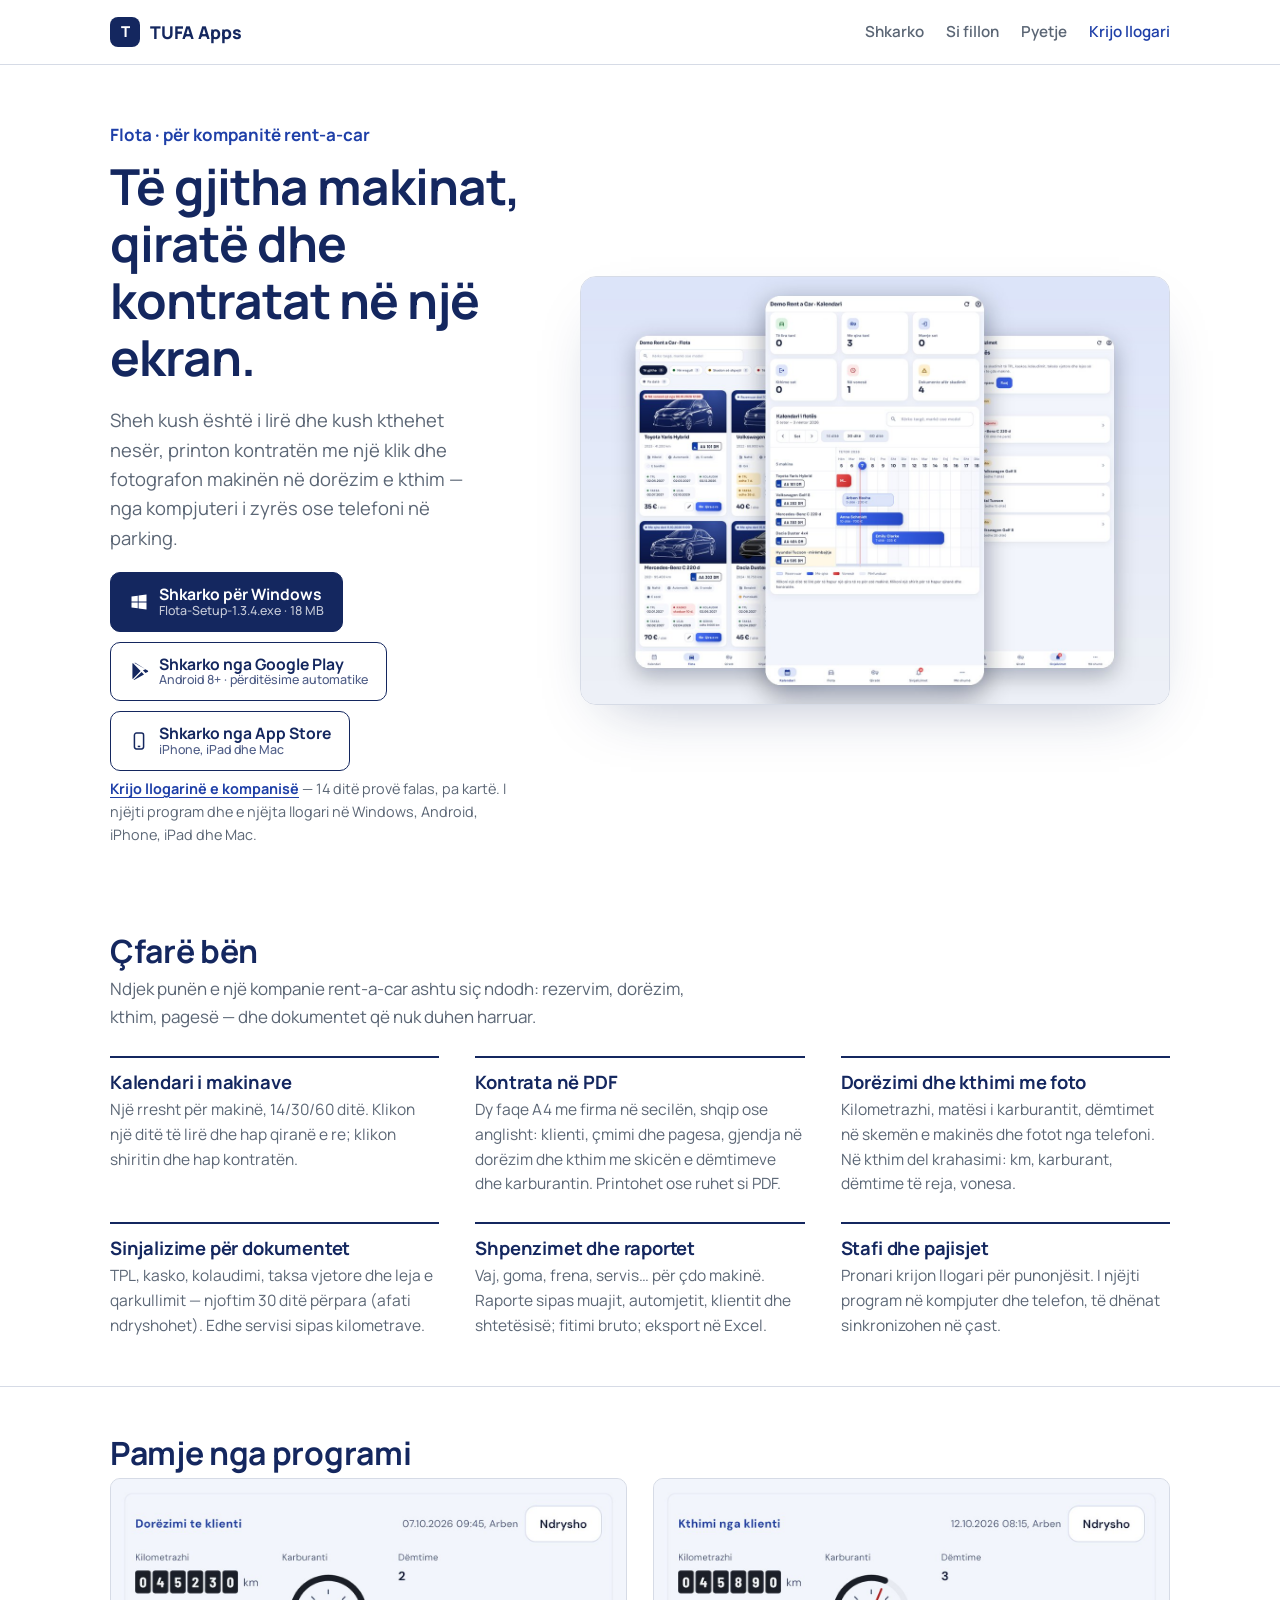
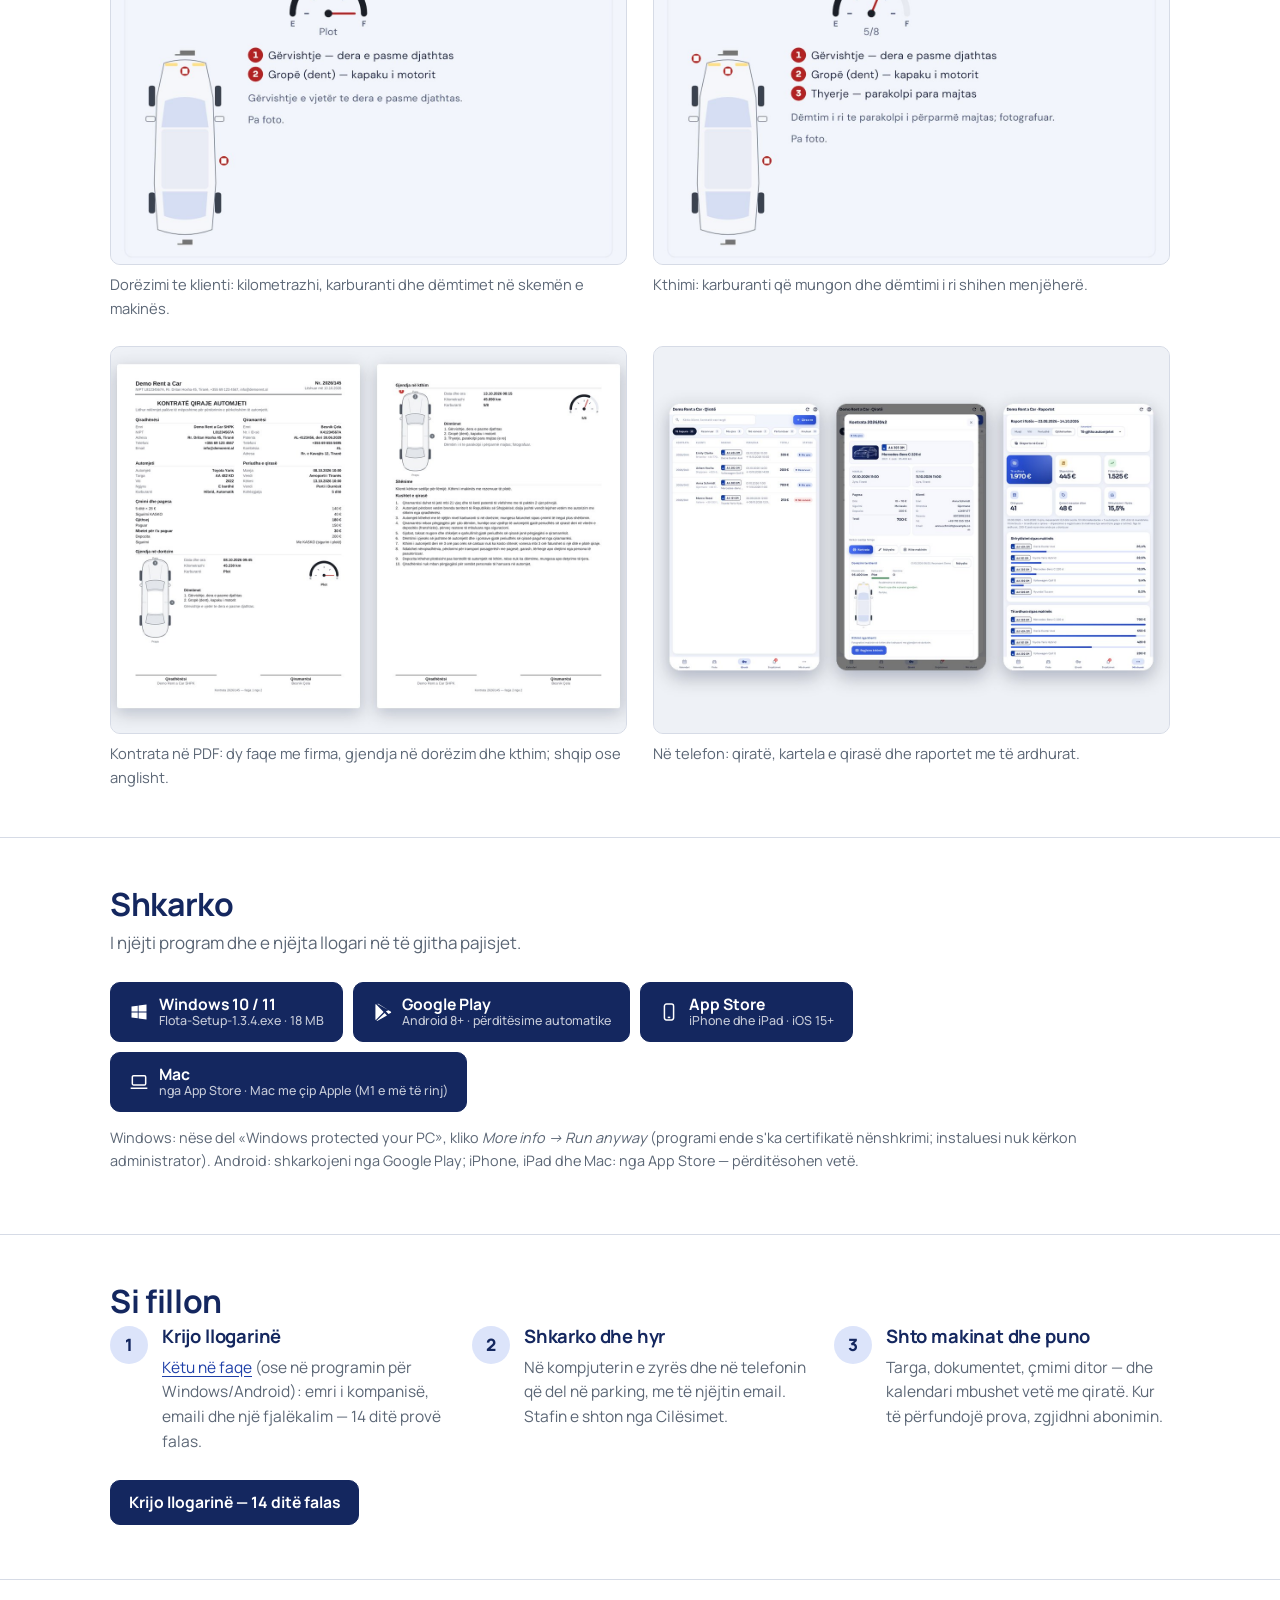
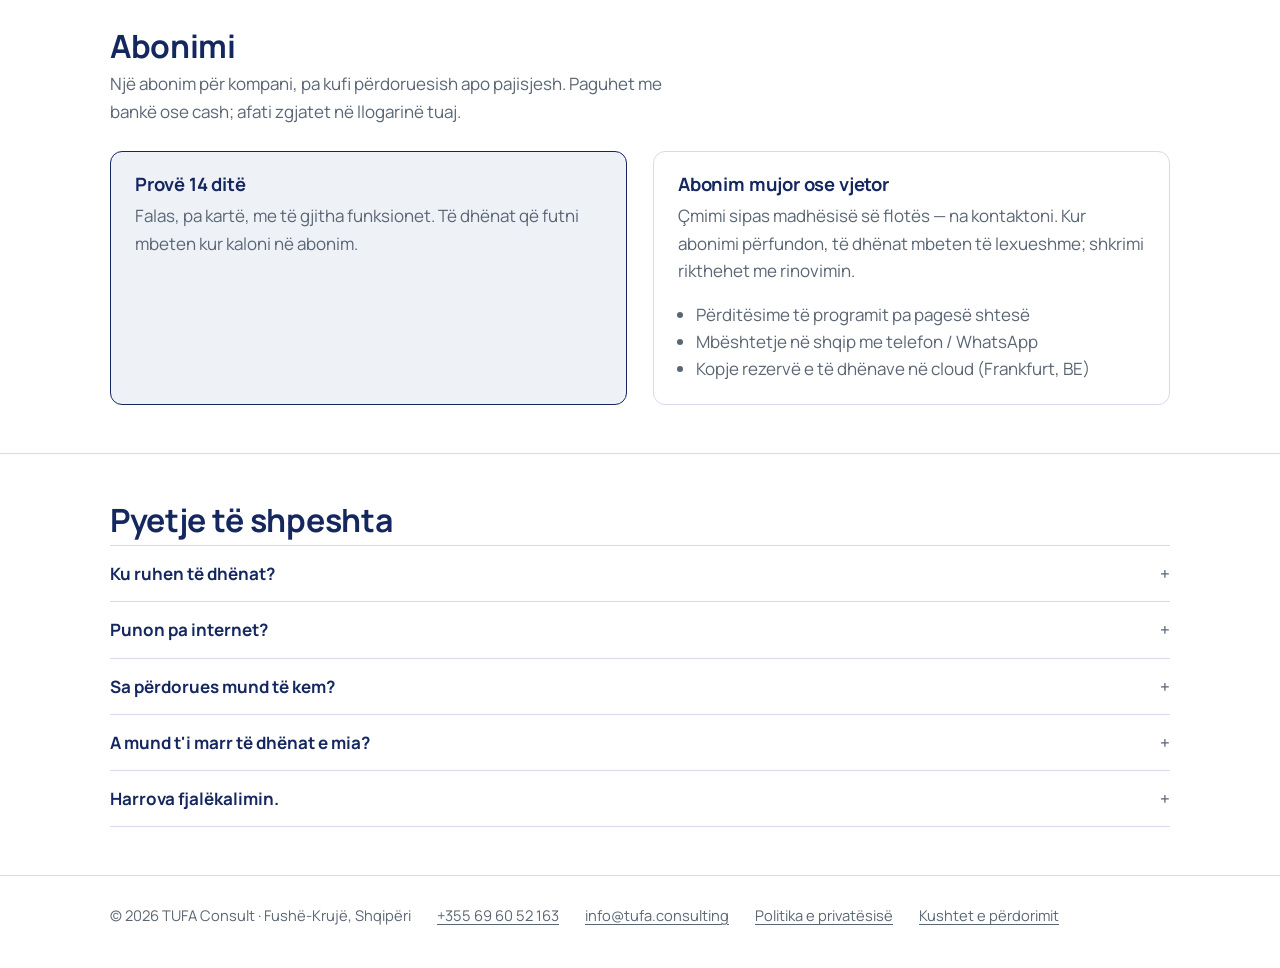
==== commit c29ac0db: "Flota: krijimi i llogarisë nga faqja (regjistrohu.html, 14 ditë provë) dhe lidhjet te faqja e Flotës" ====
--- a/flota/index.html
+++ b/flota/index.html
@@ -19,7 +19,7 @@
         <a href="#shkarko">Shkarko</a>
         <a href="#si-fillon">Si fillon</a>
         <a href="#pyetje">Pyetje</a>
-        <a href="https://tufa.al">tufa.al</a>
+        <a href="regjistrohu.html" class="nav-cta">Krijo llogari</a>
       </nav>
     </div>
   </header>
@@ -44,7 +44,7 @@
             <span class="t">Shkarko nga App Store<small>iPhone, iPad dhe Mac</small></span>
           </a>
         </div>
-        <p class="note">14 ditë provë falas, pa kartë. I njëjti program dhe e njëjta llogari në Windows, Android, iPhone, iPad dhe Mac.</p>
+        <p class="note"><a href="regjistrohu.html"><strong>Krijo llogarinë e kompanisë</strong></a> — 14 ditë provë falas, pa kartë. I njëjti program dhe e njëjta llogari në Windows, Android, iPhone, iPad dhe Mac.</p>
       </div>
       <div class="hero-shot">
         <img src="../assets/img/flota-hero.jpg" width="1240" height="900" alt="Flota në telefon: kalendari i makinave në mes, flota me dokumentet dhe sinjalizimet anash">
@@ -109,10 +109,11 @@
     <div class="wrap">
       <h2>Si fillon</h2>
       <div class="steps">
-        <div><h3>Shkarko dhe instalo</h3><p>Në kompjuterin e zyrës dhe në telefonin që del në parking.</p></div>
-        <div><h3>Regjistro kompaninë</h3><p>Emri i kompanisë, emaili dhe një fjalëkalim. Hyn menjëherë, me 14 ditë provë falas. Stafin e shton nga Cilësimet.</p></div>
+        <div><h3>Krijo llogarinë</h3><p><a href="regjistrohu.html">Këtu në faqe</a> (ose në programin për Windows/Android): emri i kompanisë, emaili dhe një fjalëkalim — 14 ditë provë falas.</p></div>
+        <div><h3>Shkarko dhe hyr</h3><p>Në kompjuterin e zyrës dhe në telefonin që del në parking, me të njëjtin email. Stafin e shton nga Cilësimet.</p></div>
         <div><h3>Shto makinat dhe puno</h3><p>Targa, dokumentet, çmimi ditor — dhe kalendari mbushet vetë me qiratë. Kur të përfundojë prova, zgjidhni abonimin.</p></div>
       </div>
+      <div class="platforms" style="margin-top:26px"><a class="btn primary" href="regjistrohu.html">Krijo llogarinë — 14 ditë falas</a></div>
     </div>
   </section>
 
--- a/assets/site.css
+++ b/assets/site.css
@@ -46,7 +46,8 @@
 .top nav { margin-left: auto; display: flex; gap: 22px; }
 .top nav a { text-decoration: none; color: var(--muted); font-weight: 600; font-size: 0.95rem; }
 .top nav a:hover, .top nav a[aria-current] { color: var(--ink); }
-@media (max-width: 480px) { .top nav { gap: 14px; } .top nav a { font-size: 0.88rem; } .top nav a[href="https://tufa.al"] { display: none; } }
+.top nav a.nav-cta { color: var(--blue); }
+@media (max-width: 480px) { .top nav { gap: 14px; } .top nav a { font-size: 0.88rem; } .top nav a[href="https://tufa.al"], .top nav a.nav-cta { display: none; } }
 
 /* hero */
 .hero { padding: 56px 0 24px; }
